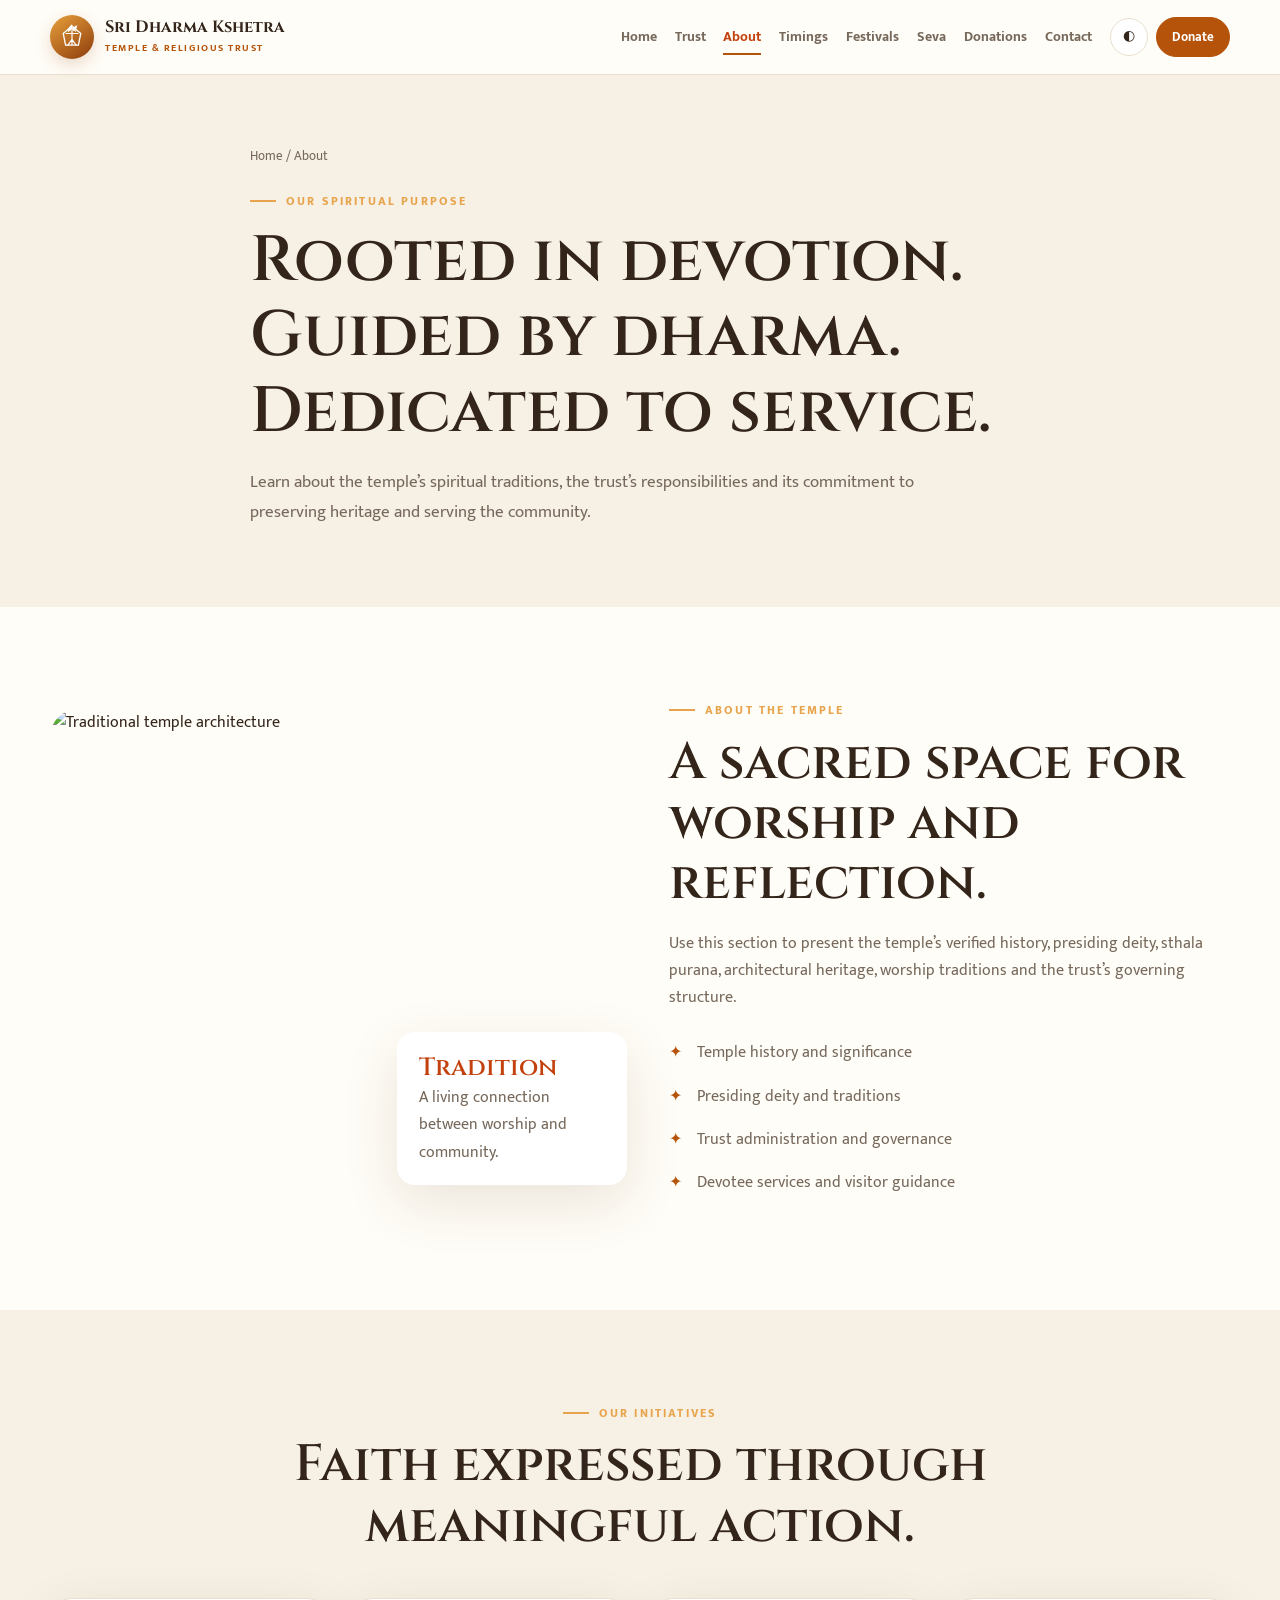
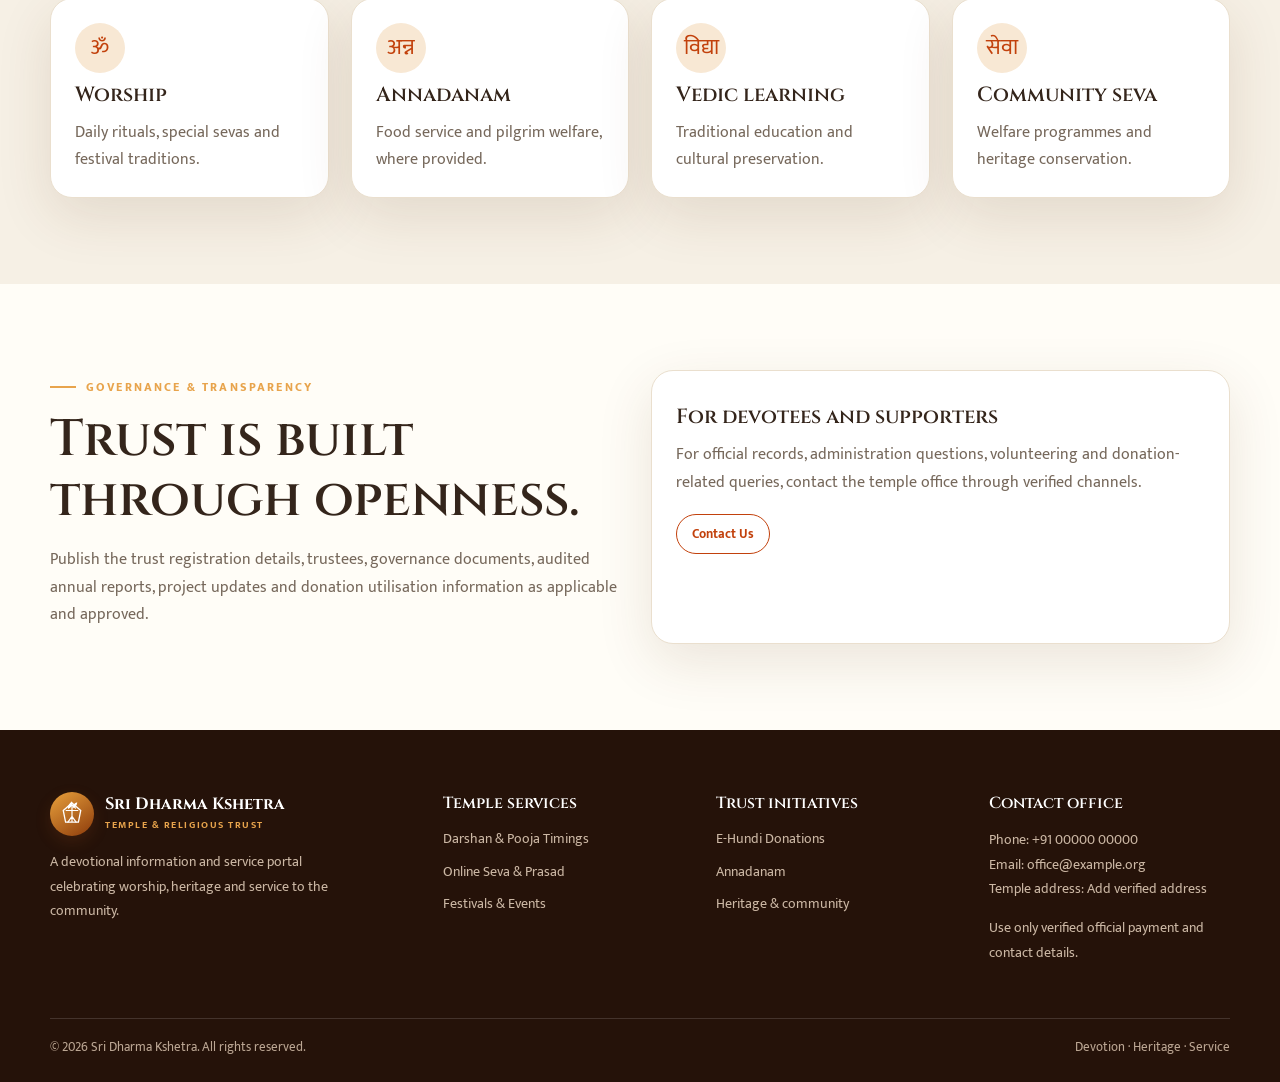
==== about.html @ 1b3bdadc "Simplify headers, menus, buttons, and CTAs across all pages" ====
<!doctype html><html lang="en"><head><meta charset="utf-8"><meta name="viewport" content="width=device-width,initial-scale=1"><meta name="theme-color" content="#C2410C"><title>About | Sri Dharma Kshetra</title><meta name="description" content="Temple darshan, pooja timings, festivals, online seva and charitable trust initiatives."><link rel="stylesheet" href="styles.css"></head><body><header class="header"><div class="container header-inner"><a class="brand" href="index.html"><span class="brand-icon" aria-hidden="true"><svg viewBox="0 0 48 48" fill="none"><path d="M24 5 39 18 35 38H13L9 18 24 5Z" stroke="currentColor" stroke-width="2.2"/><path d="M24 8v29M14 18h20M18 14l6-6 6 6M17 38l7-10 7 10" stroke="currentColor" stroke-width="2" stroke-linecap="round" stroke-linejoin="round"/><path d="M24 2c-5 4-7 8-7 12 5 0 8-4 7-12Zm1 12c0-5 3-9 8-10 0 5-3 9-8 10Z" fill="currentColor"/></svg></span><span class="brand-name">Sri Dharma Kshetra <small>Temple & Religious Trust</small></span></a><button class="icon-btn menu-toggle" aria-label="Open navigation" aria-expanded="false">☰</button><nav class="nav" aria-label="Main navigation"><a class="" href="index.html">Home</a><a class="" href="home-2.html">Trust</a><a class="active" href="about.html">About</a><a class="" href="pooja-timings.html">Timings</a><a class="" href="festivals-events.html">Festivals</a><a class="" href="online-seva.html">Seva</a><a class="" href="donations.html">Donations</a><a class="" href="contact.html">Contact</a></nav><div class="actions"><button class="icon-btn" data-theme-toggle aria-label="Toggle dark mode">◐</button><a class="btn gold sm" href="donations.html">Donate</a></div></div></header>
<main><section class="page-hero"><div class="container page-intro"><div class="crumb">Home / About</div><span class="eyebrow">Our spiritual purpose</span><h1>Rooted in devotion. Guided by dharma. Dedicated to service.</h1><p>Learn about the temple’s spiritual traditions, the trust’s responsibilities and its commitment to preserving heritage and serving the community.</p></div></section>
<section class="section"><div class="container split"><div class="split-img"><img src="https://images.unsplash.com/photo-1561361513-2d000a50f0dc?auto=format&fit=crop&w=1000&q=85" alt="Traditional temple architecture"><div class="float-note"><strong>Tradition</strong><span class="muted">A living connection between worship and community.</span></div></div><div><span class="eyebrow">About the temple</span><h2>A sacred space for worship and reflection.</h2><p class="muted">Use this section to present the temple’s verified history, presiding deity, sthala purana, architectural heritage, worship traditions and the trust’s governing structure.</p><ul class="checklist"><li>Temple history and significance</li><li>Presiding deity and traditions</li><li>Trust administration and governance</li><li>Devotee services and visitor guidance</li></ul></div></div></section>
<section class="section soft" id="initiatives"><div class="container"><div class="section-head center"><span class="eyebrow">Our initiatives</span><h2>Faith expressed through meaningful action.</h2></div><div class="grid four"><div class="card"><div class="card-body"><div class="card-icon">ॐ</div><h3>Worship</h3><p>Daily rituals, special sevas and festival traditions.</p></div></div><div class="card"><div class="card-body"><div class="card-icon">अन्न</div><h3>Annadanam</h3><p>Food service and pilgrim welfare, where provided.</p></div></div><div class="card"><div class="card-body"><div class="card-icon">विद्या</div><h3>Vedic learning</h3><p>Traditional education and cultural preservation.</p></div></div><div class="card"><div class="card-body"><div class="card-icon">सेवा</div><h3>Community seva</h3><p>Welfare programmes and heritage conservation.</p></div></div></div></div></section>
<section class="section"><div class="container grid two"><div><span class="eyebrow">Governance & transparency</span><h2>Trust is built through openness.</h2><p class="muted">Publish the trust registration details, trustees, governance documents, audited annual reports, project updates and donation utilisation information as applicable and approved.</p></div><div class="card"><div class="card-body"><h3>For devotees and supporters</h3><p>For official records, administration questions, volunteering and donation-related queries, contact the temple office through verified channels.</p><p style="margin-top:18px"><a class="btn outline sm" href="contact.html">Contact Us</a></p></div></div></div></section></main><footer class="footer"><div class="container"><div class="footer-grid"><div><a class="brand" href="index.html"><span class="brand-icon" aria-hidden="true"><svg viewBox="0 0 48 48" fill="none"><path d="M24 5 39 18 35 38H13L9 18 24 5Z" stroke="currentColor" stroke-width="2.2"/><path d="M24 8v29M14 18h20M18 14l6-6 6 6M17 38l7-10 7 10" stroke="currentColor" stroke-width="2" stroke-linecap="round" stroke-linejoin="round"/><path d="M24 2c-5 4-7 8-7 12 5 0 8-4 7-12Zm1 12c0-5 3-9 8-10 0 5-3 9-8 10Z" fill="currentColor"/></svg></span><span class="brand-name">Sri Dharma Kshetra <small>Temple & Religious Trust</small></span></a><p style="max-width:310px">A devotional information and service portal celebrating worship, heritage and service to the community.</p></div><div><h4>Temple services</h4><div class="footer-links"><a href="pooja-timings.html">Darshan & Pooja Timings</a><a href="online-seva.html">Online Seva & Prasad</a><a href="festivals-events.html">Festivals & Events</a></div></div><div><h4>Trust initiatives</h4><div class="footer-links"><a href="donations.html">E-Hundi Donations</a><a href="about.html#initiatives">Annadanam</a><a href="about.html#initiatives">Heritage & community</a></div></div><div><h4>Contact office</h4><p>Phone: +91 00000 00000<br>Email: office@example.org<br>Temple address: Add verified address</p><p>Use only verified official payment and contact details.</p></div></div><div class="footer-bottom"><span>© <span data-year></span> Sri Dharma Kshetra. All rights reserved.</span><span>Devotion · Heritage · Service</span></div></div></footer><script src="script.js"></script></body></html>
---- styles.css ----
@import url('https://fonts.googleapis.com/css2?family=Cinzel:wght@400;500;600;700&family=Mukta:wght@400;500;600;700&display=swap');
:root{--saffron:#C2410C;--saffron2:#9a320b;--gold:#B45309;--ivory:#FFFDF7;--paper:#F6F0E5;--ink:#34251b;--muted:#76685b;--line:#eadfce;--white:#fff;--shadow:0 18px 55px rgba(91,49,14,.12);--radius:22px}
[data-theme=dark]{--ivory:#170F0A;--paper:#24170f;--ink:#f8eee2;--muted:#c5b4a2;--line:#4b3527;--white:#21150f;--shadow:0 18px 55px rgba(0,0,0,.32)}
*{box-sizing:border-box}html{scroll-behavior:smooth}body{margin:0;background:var(--ivory);color:var(--ink);font-family:Mukta,Arial,sans-serif;line-height:1.7}img{max-width:100%;display:block}a{color:inherit;text-decoration:none}button,input,select,textarea{font:inherit}.container{width:min(1180px,calc(100% - 44px));margin:auto}.header{position:sticky;top:0;z-index:50;background:color-mix(in srgb,var(--ivory) 94%,transparent);backdrop-filter:blur(14px);border-bottom:1px solid var(--line)}.header-inner{min-height:74px;display:flex;align-items:center;gap:18px}.brand{display:flex;align-items:center;gap:11px;flex-shrink:0}.brand-icon{width:44px;height:44px;border-radius:50%;display:grid;place-items:center;background:linear-gradient(145deg,#e9a13c,#8c3b0b);color:#fff;box-shadow:0 6px 16px #9a4c1733}.brand-icon svg{width:28px;height:28px}.brand-name{font:700 1.02rem Cinzel,serif;line-height:1.2}.brand-name small{display:block;font:700 .6rem Mukta,sans-serif;letter-spacing:.16em;text-transform:uppercase;color:var(--gold);margin-top:3px}.nav{display:flex;align-items:center;gap:clamp(10px,1.4vw,20px);margin-left:auto}.nav a{font-size:.86rem;font-weight:700;color:var(--muted);white-space:nowrap;padding:10px 0;position:relative}.nav a:hover,.nav a.active{color:var(--saffron)}.nav a.active:after{content:"";position:absolute;left:0;right:0;bottom:4px;height:2px;background:var(--gold)}.actions{display:flex;align-items:center;gap:8px}.icon-btn{width:38px;height:38px;border-radius:50%;border:1px solid var(--line);background:var(--white);color:var(--ink);cursor:pointer;display:grid;place-items:center;font-size:.85rem}.btn{display:inline-flex;align-items:center;justify-content:center;gap:8px;padding:11px 20px;border-radius:999px;background:var(--saffron);border:1px solid var(--saffron);color:white;font-weight:700;font-size:.92rem;cursor:pointer;transition:.2s}.btn:hover{background:var(--saffron2);transform:translateY(-1px)}.btn.gold{background:var(--gold);border-color:var(--gold)}.btn.outline{background:transparent;color:var(--saffron);border-color:var(--saffron)}.btn.light-outline{background:transparent;color:white;border-color:#ffffffa8}.btn.sm{padding:8px 15px;font-size:.82rem}.menu-toggle{display:none}.hero{position:relative;min-height:630px;display:flex;align-items:center;overflow:hidden;background:#32190d;color:white}.hero>img{position:absolute;inset:0;width:100%;height:100%;object-fit:cover;opacity:.55}.hero:after{content:"";position:absolute;inset:0;background:linear-gradient(90deg,rgba(35,16,7,.94),rgba(35,16,7,.62) 53%,rgba(35,16,7,.1))}.hero-content{position:relative;z-index:1;padding:90px 0;max-width:720px}.eyebrow{font-size:.75rem;font-weight:800;letter-spacing:.18em;text-transform:uppercase;color:#e8a44c;display:inline-flex;align-items:center;gap:10px}.eyebrow:before{content:"";width:26px;height:2px;background:currentColor}.hero h1{font:600 clamp(2.7rem,5.5vw,5.2rem)/1.1 Cinzel,serif;margin:22px 0}.hero p{font-size:1.12rem;color:#f4e9dc;max-width:620px}.hero-actions{display:flex;gap:12px;flex-wrap:wrap;margin-top:30px}.hero-meta{display:flex;gap:20px;flex-wrap:wrap;margin-top:42px;color:#f2dfca;font-size:.9rem}.section{padding:86px 0}.section.soft{background:var(--paper)}.section-head{max-width:720px;margin-bottom:38px}.section-head.center{text-align:center;margin:0 auto 42px}.section h2,.page-intro h1{font:600 clamp(2.1rem,4vw,3.45rem)/1.18 Cinzel,serif;margin:12px 0 16px}.section-head p,.muted{color:var(--muted)}.grid{display:grid;gap:22px}.grid.two{grid-template-columns:repeat(2,1fr)}.grid.three{grid-template-columns:repeat(3,1fr)}.grid.four{grid-template-columns:repeat(4,1fr)}.card{background:var(--white);border:1px solid var(--line);border-radius:var(--radius);overflow:hidden;box-shadow:var(--shadow)}.card img{width:100%;height:225px;object-fit:cover}.card-body{padding:24px}.card h3{font:600 1.28rem Cinzel,serif;margin:8px 0 10px}.card p{margin:0;color:var(--muted)}.card-icon{width:50px;height:50px;border-radius:50%;display:grid;place-items:center;background:#f8e8d4;color:var(--saffron);font-size:1.4rem}.split{display:grid;grid-template-columns:1fr 1fr;gap:58px;align-items:center}.split-img{position:relative}.split-img img{height:500px;width:100%;object-fit:cover;border-radius:28px}.float-note{position:absolute;bottom:24px;right:-16px;background:var(--white);border-radius:18px;padding:19px 22px;max-width:230px;box-shadow:var(--shadow)}.float-note strong{display:block;font:600 1.55rem Cinzel,serif;color:var(--saffron)}.checklist{list-style:none;padding:0;margin:20px 0}.checklist li{position:relative;padding:8px 0 8px 28px;color:var(--muted)}.checklist li:before{content:"✦";position:absolute;left:0;color:var(--gold)}.page-hero{background:var(--paper);padding:70px 0 64px}.page-intro{max-width:780px}.page-intro h1{font-size:clamp(2.5rem,5vw,4.2rem)}.page-intro p{font-size:1.08rem;color:var(--muted);max-width:670px}.crumb{font-size:.82rem;color:var(--muted);margin-bottom:17px}.pill{display:inline-block;padding:5px 11px;border-radius:99px;background:#f7e8d5;color:#93400f;font-size:.72rem;font-weight:800;text-transform:uppercase;letter-spacing:.06em}.time-grid{display:grid;grid-template-columns:repeat(4,1fr);gap:14px}.time-card{background:var(--white);border:1px solid var(--line);border-radius:18px;padding:21px}.time-card strong{display:block;font:600 1.3rem Cinzel,serif;color:var(--saffron)}.time-card span{font-size:.9rem;color:var(--muted)}.cta{background:#421f0e;color:#fff;border-radius:24px;padding:36px;display:flex;align-items:center;justify-content:space-between;gap:22px}.cta h2{font-size:1.9rem;margin:0 0 6px}.cta p{margin:0;color:#e7d2bd}.form-wrap{background:var(--white);border:1px solid var(--line);border-radius:24px;padding:28px;box-shadow:var(--shadow)}.form-grid{display:grid;grid-template-columns:1fr 1fr;gap:15px}.field{display:flex;flex-direction:column;gap:7px}.field.full{grid-column:1/-1}.field label{font-size:.86rem;font-weight:800}.field input,.field select,.field textarea{background:var(--ivory);border:1px solid var(--line);border-radius:11px;padding:12px 14px;color:var(--ink);outline:none}.field input:focus,.field select:focus,.field textarea:focus{border-color:var(--saffron);box-shadow:0 0 0 3px #c2410c20}.field textarea{min-height:110px;resize:vertical}.notice{font-size:.78rem;color:var(--muted);margin-top:12px}.toast{display:none;color:var(--saffron);font-weight:800;margin-top:12px}.toast.show{display:block}.footer{background:#251209;color:#f4e8dc;padding:62px 0 24px}.footer-grid{display:grid;grid-template-columns:1.5fr 1fr 1fr 1fr;gap:32px}.footer p,.footer a{color:#cbb7a4;font-size:.9rem}.footer h4{margin:0 0 13px;color:white;font:600 1rem Cinzel,serif}.footer-links{display:grid;gap:8px}.footer-bottom{border-top:1px solid #ffffff24;margin-top:38px;padding-top:18px;display:flex;justify-content:space-between;gap:15px;flex-wrap:wrap;color:#bba693;font-size:.8rem}.footer .brand-name{color:white}.footer .brand-name small{color:#e8a44c}.schedule-row{display:flex;gap:16px;padding:17px 0;border-bottom:1px solid var(--line)}.schedule-row time{min-width:95px;font-weight:800;color:var(--saffron)}.schedule-row h3{margin:0;font:600 1.1rem Cinzel,serif}.schedule-row p{margin:3px 0 0;color:var(--muted);font-size:.9rem}.cause{display:flex;align-items:center;gap:17px}.cause img{width:108px;height:108px;object-fit:cover;border-radius:16px}.cause h3{margin:0 0 6px;font:600 1.1rem Cinzel,serif}.cause p{font-size:.88rem;color:var(--muted);margin:0}.faq details{border-bottom:1px solid var(--line);padding:17px 0}.faq summary{font-weight:800;cursor:pointer}.faq details p{color:var(--muted)}.map-box{height:260px;border-radius:20px;background:linear-gradient(135deg,#f0d7b5,#e7c79e);display:grid;place-items:center;text-align:center;color:#613719;padding:24px}
@media(max-width:1150px){.menu-toggle{display:grid;margin-left:auto}.nav{display:none;position:absolute;top:74px;left:0;right:0;background:var(--ivory);padding:14px 24px 22px;border-bottom:1px solid var(--line);box-shadow:var(--shadow);flex-direction:column;align-items:stretch;gap:0}.nav.open{display:flex}.nav a{padding:11px 4px;border-bottom:1px solid var(--line)}.nav a.active:after{display:none}.actions .btn{display:none}.header-inner{gap:10px}}
@media(max-width:760px){.container{width:min(100% - 32px,620px)}.hero{min-height:580px}.hero-content{padding:74px 0}.section{padding:65px 0}.grid.two,.grid.three,.split{grid-template-columns:1fr}.split{gap:30px}.split-img img{height:360px}.float-note{right:8px}.grid.four,.time-grid{grid-template-columns:repeat(2,1fr)}.footer-grid{grid-template-columns:1fr 1fr}.cta{display:block;padding:28px}.cta .btn{margin-top:16px}.header-inner{min-height:68px}.nav{top:68px}.brand-name{font-size:.95rem}}
@media(max-width:430px){.container{width:calc(100% - 28px)}.brand-icon{width:41px;height:41px}.brand-name{font-size:.82rem}.brand-name small{font-size:.53rem}.icon-btn{width:36px;height:36px}.hero h1{font-size:2.45rem}.hero-actions .btn{width:100%}.grid.four,.time-grid{grid-template-columns:1fr}.footer-grid{grid-template-columns:1fr}.form-wrap{padding:19px}.form-grid{grid-template-columns:1fr}.field.full{grid-column:auto}.page-hero{padding:52px 0}.cta h2{font-size:1.8rem}}
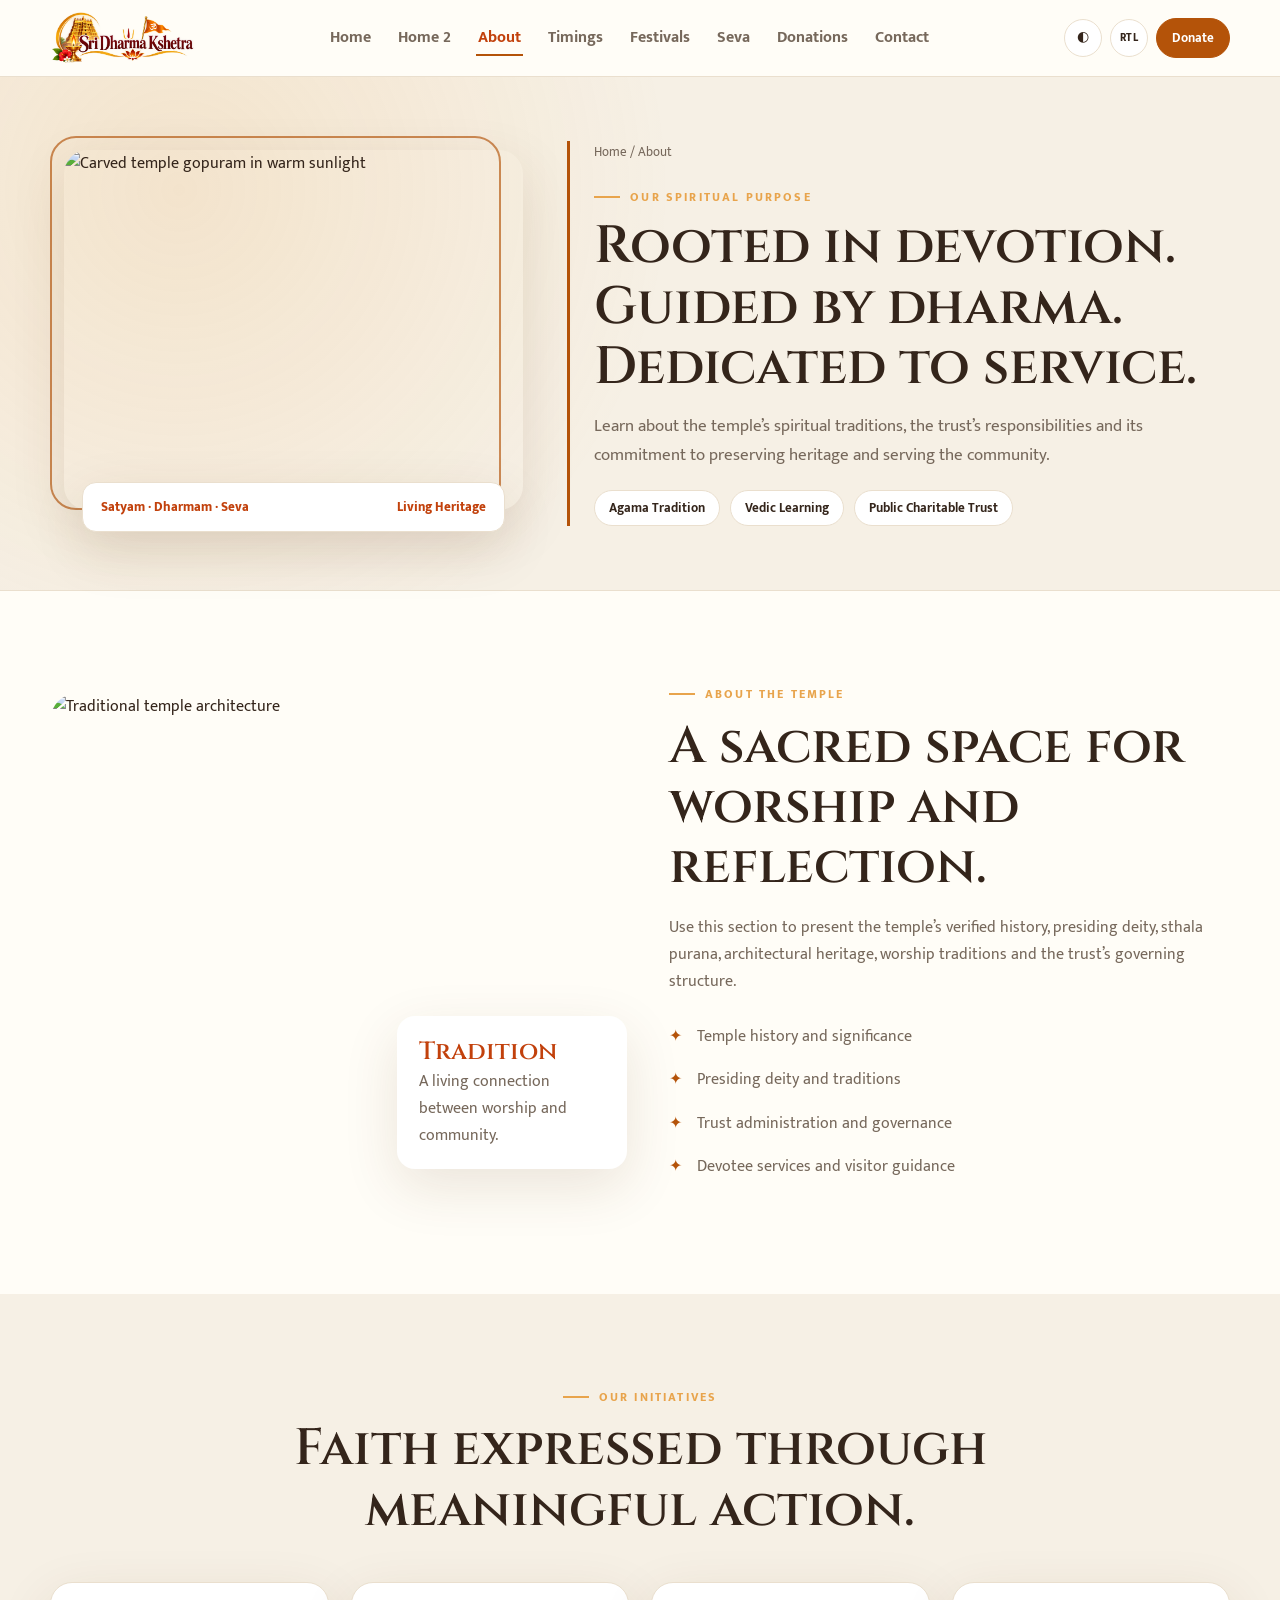
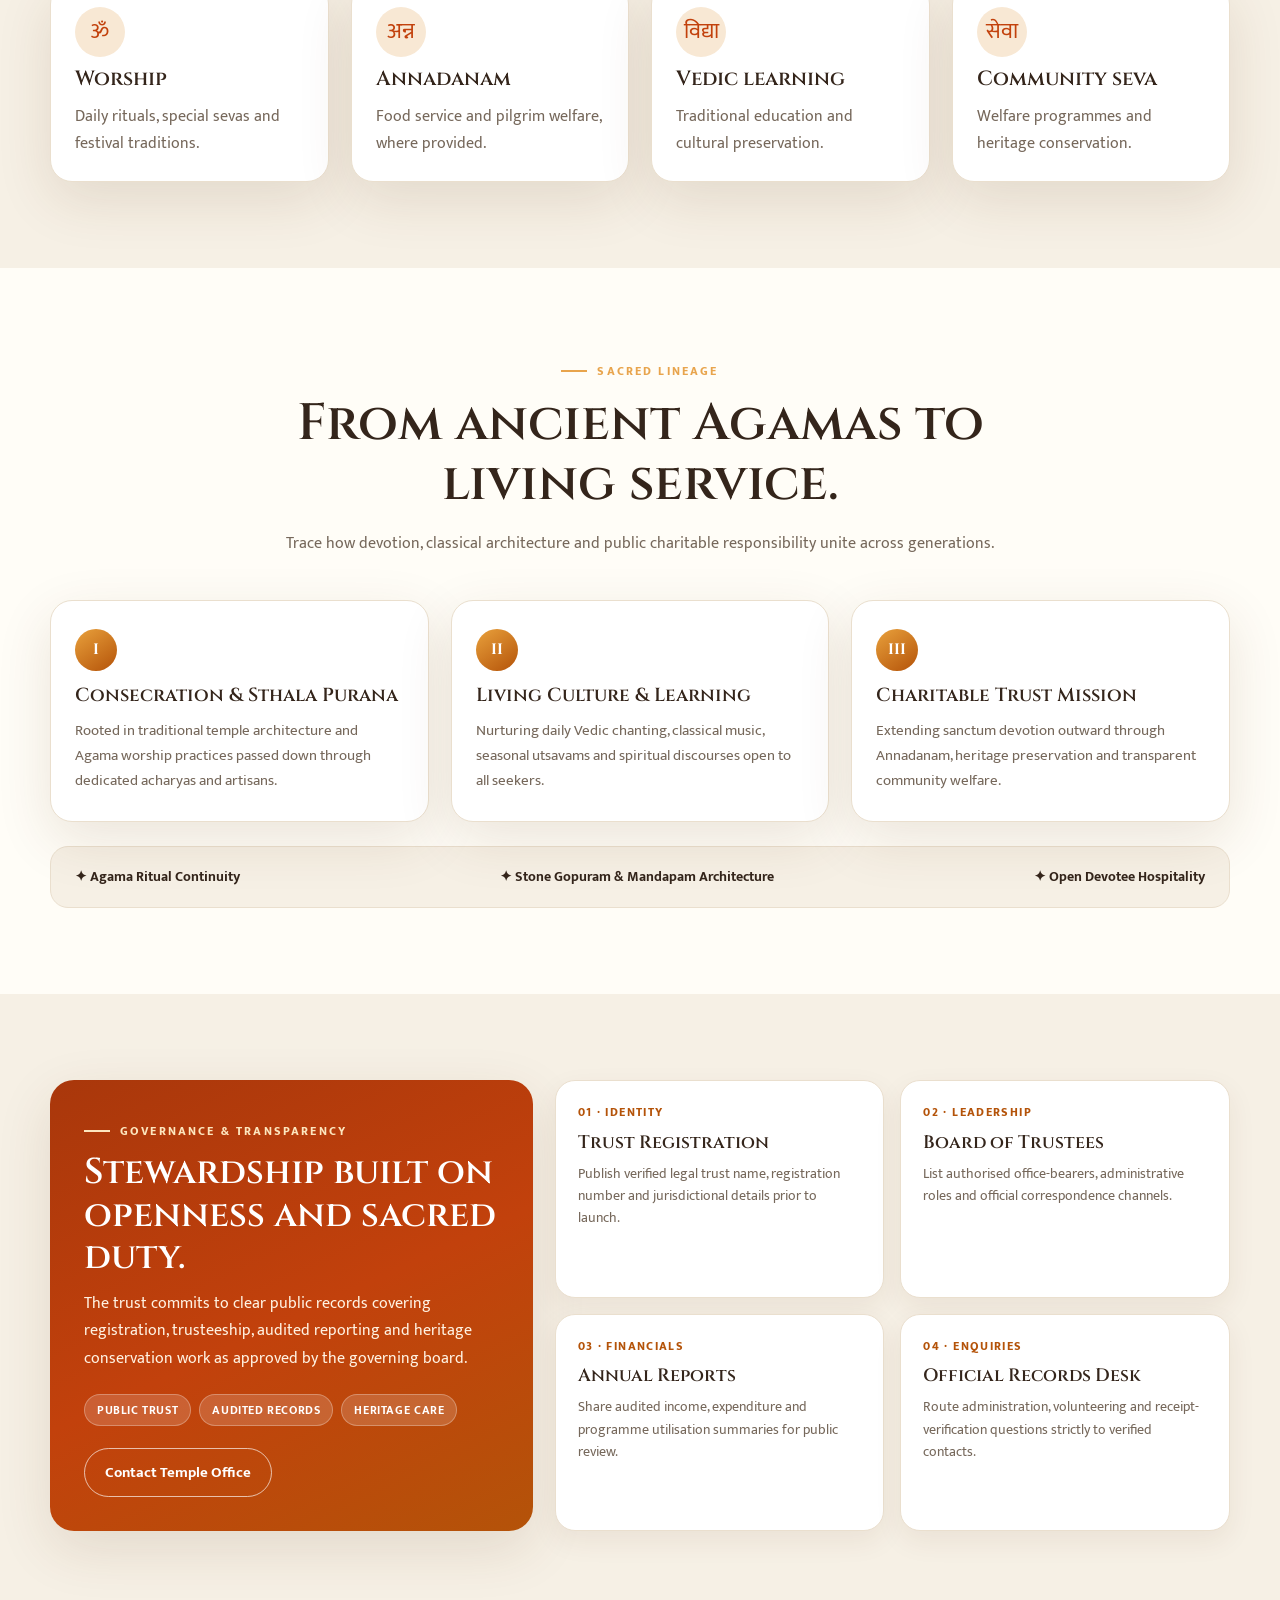
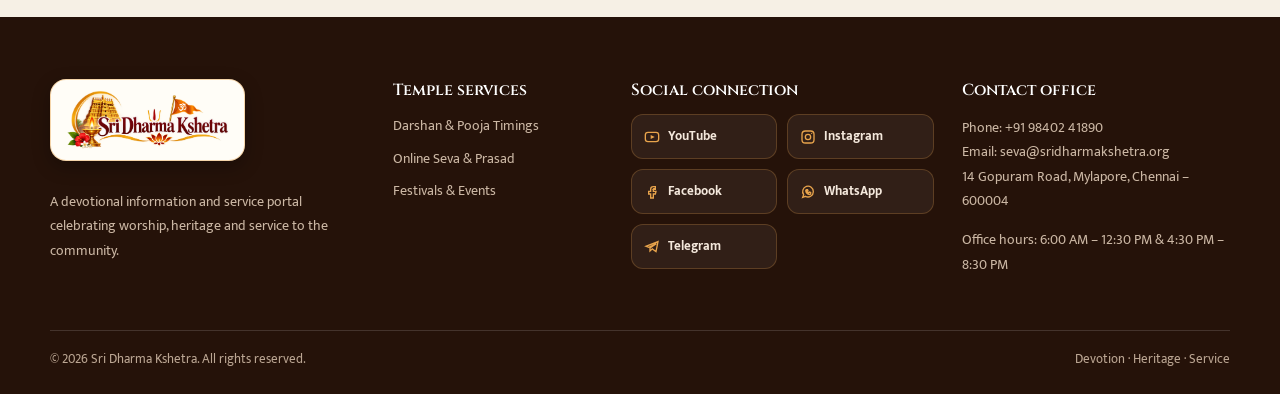
==== commit 1a99be9e: "firstpush" ====
--- a/about.html
+++ b/about.html
@@ -1,5 +1,6 @@
-<!doctype html><html lang="en"><head><meta charset="utf-8"><meta name="viewport" content="width=device-width,initial-scale=1"><meta name="theme-color" content="#C2410C"><title>About | Sri Dharma Kshetra</title><meta name="description" content="Temple darshan, pooja timings, festivals, online seva and charitable trust initiatives."><link rel="stylesheet" href="styles.css"></head><body><header class="header"><div class="container header-inner"><a class="brand" href="index.html"><span class="brand-icon" aria-hidden="true"><svg viewBox="0 0 48 48" fill="none"><path d="M24 5 39 18 35 38H13L9 18 24 5Z" stroke="currentColor" stroke-width="2.2"/><path d="M24 8v29M14 18h20M18 14l6-6 6 6M17 38l7-10 7 10" stroke="currentColor" stroke-width="2" stroke-linecap="round" stroke-linejoin="round"/><path d="M24 2c-5 4-7 8-7 12 5 0 8-4 7-12Zm1 12c0-5 3-9 8-10 0 5-3 9-8 10Z" fill="currentColor"/></svg></span><span class="brand-name">Sri Dharma Kshetra <small>Temple & Religious Trust</small></span></a><button class="icon-btn menu-toggle" aria-label="Open navigation" aria-expanded="false">☰</button><nav class="nav" aria-label="Main navigation"><a class="" href="index.html">Home</a><a class="" href="home-2.html">Trust</a><a class="active" href="about.html">About</a><a class="" href="pooja-timings.html">Timings</a><a class="" href="festivals-events.html">Festivals</a><a class="" href="online-seva.html">Seva</a><a class="" href="donations.html">Donations</a><a class="" href="contact.html">Contact</a></nav><div class="actions"><button class="icon-btn" data-theme-toggle aria-label="Toggle dark mode">◐</button><a class="btn gold sm" href="donations.html">Donate</a></div></div></header>
-<main><section class="page-hero"><div class="container page-intro"><div class="crumb">Home / About</div><span class="eyebrow">Our spiritual purpose</span><h1>Rooted in devotion. Guided by dharma. Dedicated to service.</h1><p>Learn about the temple’s spiritual traditions, the trust’s responsibilities and its commitment to preserving heritage and serving the community.</p></div></section>
+<!doctype html><html lang="en"><head><meta charset="utf-8"><meta name="viewport" content="width=device-width,initial-scale=1"><meta name="theme-color" content="#C2410C"><title>About | Sri Dharma Kshetra</title><meta name="description" content="Temple darshan, pooja timings, festivals, online seva and charitable trust initiatives."><link rel="icon" type="image/png" href="favicon.png"><link rel="apple-touch-icon" href="favicon.png"><link rel="stylesheet" href="styles.css"></head><body><header class="header"><div class="container header-inner"><a class="brand" href="index.html"><img class="brand-logo" src="Sri%20Dharma%20Kshetra%20Temple%20Logo.png" alt="Sri Dharma Kshetra — Temple &amp; Religious Trust"></a><button class="icon-btn menu-toggle" aria-label="Open navigation" aria-expanded="false">☰</button><nav class="nav" aria-label="Main navigation"><a class="" href="index.html">Home</a><a class="" href="home-2.html">Home 2</a><a class="active" href="about.html">About</a><a class="" href="pooja-timings.html">Timings</a><a class="" href="festivals-events.html">Festivals</a><a class="" href="online-seva.html">Seva</a><a class="" href="donations.html">Donations</a><a class="" href="contact.html">Contact</a></nav><div class="actions"><button class="icon-btn" data-theme-toggle aria-label="Toggle dark mode">◐</button><button class="icon-btn" data-rtl-toggle aria-label="Toggle text direction" aria-pressed="false" title="Switch LTR / RTL">RTL</button><a class="btn gold sm" href="donations.html">Donate</a></div></div></header>
+<main><section class="page-hero hero-about"><div class="container about-folio"><div class="folio-frame"><img src="https://images.unsplash.com/photo-1561361513-2d000a50f0dc?auto=format&fit=crop&w=1000&q=85" alt="Carved temple gopuram in warm sunlight"><div class="folio-caption"><span>Satyam · Dharmam · Seva</span><span>Living Heritage</span></div></div><div class="page-intro about-copy"><div class="crumb">Home / About</div><span class="eyebrow">Our spiritual purpose</span><h1>Rooted in devotion. Guided by dharma. Dedicated to service.</h1><p>Learn about the temple’s spiritual traditions, the trust’s responsibilities and its commitment to preserving heritage and serving the community.</p><div class="about-tags"><span>Agama Tradition</span><span>Vedic Learning</span><span>Public Charitable Trust</span></div></div></div></section>
 <section class="section"><div class="container split"><div class="split-img"><img src="https://images.unsplash.com/photo-1561361513-2d000a50f0dc?auto=format&fit=crop&w=1000&q=85" alt="Traditional temple architecture"><div class="float-note"><strong>Tradition</strong><span class="muted">A living connection between worship and community.</span></div></div><div><span class="eyebrow">About the temple</span><h2>A sacred space for worship and reflection.</h2><p class="muted">Use this section to present the temple’s verified history, presiding deity, sthala purana, architectural heritage, worship traditions and the trust’s governing structure.</p><ul class="checklist"><li>Temple history and significance</li><li>Presiding deity and traditions</li><li>Trust administration and governance</li><li>Devotee services and visitor guidance</li></ul></div></div></section>
 <section class="section soft" id="initiatives"><div class="container"><div class="section-head center"><span class="eyebrow">Our initiatives</span><h2>Faith expressed through meaningful action.</h2></div><div class="grid four"><div class="card"><div class="card-body"><div class="card-icon">ॐ</div><h3>Worship</h3><p>Daily rituals, special sevas and festival traditions.</p></div></div><div class="card"><div class="card-body"><div class="card-icon">अन्न</div><h3>Annadanam</h3><p>Food service and pilgrim welfare, where provided.</p></div></div><div class="card"><div class="card-body"><div class="card-icon">विद्या</div><h3>Vedic learning</h3><p>Traditional education and cultural preservation.</p></div></div><div class="card"><div class="card-body"><div class="card-icon">सेवा</div><h3>Community seva</h3><p>Welfare programmes and heritage conservation.</p></div></div></div></div></section>
-<section class="section"><div class="container grid two"><div><span class="eyebrow">Governance & transparency</span><h2>Trust is built through openness.</h2><p class="muted">Publish the trust registration details, trustees, governance documents, audited annual reports, project updates and donation utilisation information as applicable and approved.</p></div><div class="card"><div class="card-body"><h3>For devotees and supporters</h3><p>For official records, administration questions, volunteering and donation-related queries, contact the temple office through verified channels.</p><p style="margin-top:18px"><a class="btn outline sm" href="contact.html">Contact Us</a></p></div></div></div></section></main><footer class="footer"><div class="container"><div class="footer-grid"><div><a class="brand" href="index.html"><span class="brand-icon" aria-hidden="true"><svg viewBox="0 0 48 48" fill="none"><path d="M24 5 39 18 35 38H13L9 18 24 5Z" stroke="currentColor" stroke-width="2.2"/><path d="M24 8v29M14 18h20M18 14l6-6 6 6M17 38l7-10 7 10" stroke="currentColor" stroke-width="2" stroke-linecap="round" stroke-linejoin="round"/><path d="M24 2c-5 4-7 8-7 12 5 0 8-4 7-12Zm1 12c0-5 3-9 8-10 0 5-3 9-8 10Z" fill="currentColor"/></svg></span><span class="brand-name">Sri Dharma Kshetra <small>Temple & Religious Trust</small></span></a><p style="max-width:310px">A devotional information and service portal celebrating worship, heritage and service to the community.</p></div><div><h4>Temple services</h4><div class="footer-links"><a href="pooja-timings.html">Darshan & Pooja Timings</a><a href="online-seva.html">Online Seva & Prasad</a><a href="festivals-events.html">Festivals & Events</a></div></div><div><h4>Trust initiatives</h4><div class="footer-links"><a href="donations.html">E-Hundi Donations</a><a href="about.html#initiatives">Annadanam</a><a href="about.html#initiatives">Heritage & community</a></div></div><div><h4>Contact office</h4><p>Phone: +91 00000 00000<br>Email: office@example.org<br>Temple address: Add verified address</p><p>Use only verified official payment and contact details.</p></div></div><div class="footer-bottom"><span>© <span data-year></span> Sri Dharma Kshetra. All rights reserved.</span><span>Devotion · Heritage · Service</span></div></div></footer><script src="script.js"></script></body></html>+<section class="section"><div class="container"><div class="section-head center"><span class="eyebrow">Sacred lineage</span><h2>From ancient Agamas to living service.</h2><p>Trace how devotion, classical architecture and public charitable responsibility unite across generations.</p></div><div class="lineage-timeline"><article class="stage-card"><span class="stage-badge">I</span><h3>Consecration &amp; Sthala Purana</h3><p>Rooted in traditional temple architecture and Agama worship practices passed down through dedicated acharyas and artisans.</p></article><article class="stage-card"><span class="stage-badge">II</span><h3>Living Culture &amp; Learning</h3><p>Nurturing daily Vedic chanting, classical music, seasonal utsavams and spiritual discourses open to all seekers.</p></article><article class="stage-card"><span class="stage-badge">III</span><h3>Charitable Trust Mission</h3><p>Extending sanctum devotion outward through Annadanam, heritage preservation and transparent community welfare.</p></article></div><div class="heritage-strip"><span>✦ Agama Ritual Continuity</span><span>✦ Stone Gopuram &amp; Mandapam Architecture</span><span>✦ Open Devotee Hospitality</span></div></div></section>
+<section class="section soft"><div class="container"><div class="bento-gov"><div class="gov-feature"><div><span class="eyebrow">Governance &amp; transparency</span><h2>Stewardship built on openness and sacred duty.</h2><p>The trust commits to clear public records covering registration, trusteeship, audited reporting and heritage conservation work as approved by the governing board.</p></div><div class="gov-tags"><span>Public Trust</span><span>Audited Records</span><span>Heritage Care</span></div><div><a class="btn light-outline" href="contact.html">Contact Temple Office</a></div></div><div class="dossier-grid"><article class="dossier-card"><span class="dossier-kicker">01 · Identity</span><h3>Trust Registration</h3><p>Publish verified legal trust name, registration number and jurisdictional details prior to launch.</p></article><article class="dossier-card"><span class="dossier-kicker">02 · Leadership</span><h3>Board of Trustees</h3><p>List authorised office-bearers, administrative roles and official correspondence channels.</p></article><article class="dossier-card"><span class="dossier-kicker">03 · Financials</span><h3>Annual Reports</h3><p>Share audited income, expenditure and programme utilisation summaries for public review.</p></article><article class="dossier-card"><span class="dossier-kicker">04 · Enquiries</span><h3>Official Records Desk</h3><p>Route administration, volunteering and receipt-verification questions strictly to verified contacts.</p></article></div></div></div></section></main><footer class="footer"><div class="container"><div class="footer-grid"><div><a class="brand" href="index.html"><img class="brand-logo" src="Sri%20Dharma%20Kshetra%20Temple%20Logo.png" alt="Sri Dharma Kshetra — Temple &amp; Religious Trust"></a><p style="max-width:310px">A devotional information and service portal celebrating worship, heritage and service to the community.</p></div><div><h4>Temple services</h4><div class="footer-links"><a href="pooja-timings.html">Darshan & Pooja Timings</a><a href="online-seva.html">Online Seva & Prasad</a><a href="festivals-events.html">Festivals & Events</a></div></div><div><h4>Social connection</h4><div class="footer-social"><a class="social-box" href="https://www.youtube.com" target="_blank" rel="noopener noreferrer"><svg viewBox="0 0 24 24" fill="none" stroke="currentColor" stroke-width="2" aria-hidden="true"><rect x="2" y="5" width="20" height="14" rx="4"/><polygon points="10,9 16,12 10,15" fill="currentColor" stroke="none"/></svg><span>YouTube</span></a><a class="social-box" href="https://www.instagram.com" target="_blank" rel="noopener noreferrer"><svg viewBox="0 0 24 24" fill="none" stroke="currentColor" stroke-width="2" aria-hidden="true"><rect x="3" y="3" width="18" height="18" rx="5"/><circle cx="12" cy="12" r="4"/><circle cx="17.5" cy="6.5" r="1" fill="currentColor" stroke="none"/></svg><span>Instagram</span></a><a class="social-box" href="https://www.facebook.com" target="_blank" rel="noopener noreferrer"><svg viewBox="0 0 24 24" fill="none" stroke="currentColor" stroke-width="2" aria-hidden="true"><path d="M14 8h3V4h-3a4 4 0 0 0-4 4v3H7v4h3v6h4v-6h3l1-4h-4V8a1 1 0 0 1 1-1Z"/></svg><span>Facebook</span></a><a class="social-box" href="https://wa.me/919840241890" target="_blank" rel="noopener noreferrer"><svg viewBox="0 0 24 24" fill="none" stroke="currentColor" stroke-width="2" aria-hidden="true"><path d="M20 11.5a8 8 0 0 1-11.8 7L4 20l1.5-4A8 8 0 1 1 20 11.5Z"/><path d="M9.5 9.5c.3 1.7 1.8 3.2 3.5 3.5l1.2-1 1.8.8v1.5a1.5 1.5 0 0 1-1.6 1.5 6.8 6.8 0 0 1-5.8-5.8A1.5 1.5 0 0 1 10 8.5h1.3l.7 1.7-1 .8"/></svg><span>WhatsApp</span></a><a class="social-box" href="https://t.me" target="_blank" rel="noopener noreferrer"><svg viewBox="0 0 24 24" fill="none" stroke="currentColor" stroke-width="2" aria-hidden="true"><path d="m21 4-3 15-5.5-4.2L9 18v-4.5L18.5 7 7 12.5 3 11 21 4Z"/></svg><span>Telegram</span></a></div></div><div><h4>Contact office</h4><p>Phone: <a href="tel:+919840241890">+91 98402 41890</a><br>Email: <a href="mailto:seva@sridharmakshetra.org">seva@sridharmakshetra.org</a><br>14 Gopuram Road, Mylapore, Chennai – 600004</p><p>Office hours: 6:00 AM – 12:30 PM &amp; 4:30 PM – 8:30 PM</p></div></div><div class="footer-bottom"><span>© <span data-year></span> Sri Dharma Kshetra. All rights reserved.</span><span>Devotion · Heritage · Service</span></div></div></footer><script src="script.js"></script></body></html>
--- a/styles.css
+++ b/styles.css
@@ -2,7 +2,229 @@
 @import url('https://fonts.googleapis.com/css2?family=Cinzel:wght@400;500;600;700&family=Mukta:wght@400;500;600;700&display=swap');
 :root{--saffron:#C2410C;--saffron2:#9a320b;--gold:#B45309;--ivory:#FFFDF7;--paper:#F6F0E5;--ink:#34251b;--muted:#76685b;--line:#eadfce;--white:#fff;--shadow:0 18px 55px rgba(91,49,14,.12);--radius:22px}
 [data-theme=dark]{--ivory:#170F0A;--paper:#24170f;--ink:#f8eee2;--muted:#c5b4a2;--line:#4b3527;--white:#21150f;--shadow:0 18px 55px rgba(0,0,0,.32)}
-*{box-sizing:border-box}html{scroll-behavior:smooth}body{margin:0;background:var(--ivory);color:var(--ink);font-family:Mukta,Arial,sans-serif;line-height:1.7}img{max-width:100%;display:block}a{color:inherit;text-decoration:none}button,input,select,textarea{font:inherit}.container{width:min(1180px,calc(100% - 44px));margin:auto}.header{position:sticky;top:0;z-index:50;background:color-mix(in srgb,var(--ivory) 94%,transparent);backdrop-filter:blur(14px);border-bottom:1px solid var(--line)}.header-inner{min-height:74px;display:flex;align-items:center;gap:18px}.brand{display:flex;align-items:center;gap:11px;flex-shrink:0}.brand-icon{width:44px;height:44px;border-radius:50%;display:grid;place-items:center;background:linear-gradient(145deg,#e9a13c,#8c3b0b);color:#fff;box-shadow:0 6px 16px #9a4c1733}.brand-icon svg{width:28px;height:28px}.brand-name{font:700 1.02rem Cinzel,serif;line-height:1.2}.brand-name small{display:block;font:700 .6rem Mukta,sans-serif;letter-spacing:.16em;text-transform:uppercase;color:var(--gold);margin-top:3px}.nav{display:flex;align-items:center;gap:clamp(10px,1.4vw,20px);margin-left:auto}.nav a{font-size:.86rem;font-weight:700;color:var(--muted);white-space:nowrap;padding:10px 0;position:relative}.nav a:hover,.nav a.active{color:var(--saffron)}.nav a.active:after{content:"";position:absolute;left:0;right:0;bottom:4px;height:2px;background:var(--gold)}.actions{display:flex;align-items:center;gap:8px}.icon-btn{width:38px;height:38px;border-radius:50%;border:1px solid var(--line);background:var(--white);color:var(--ink);cursor:pointer;display:grid;place-items:center;font-size:.85rem}.btn{display:inline-flex;align-items:center;justify-content:center;gap:8px;padding:11px 20px;border-radius:999px;background:var(--saffron);border:1px solid var(--saffron);color:white;font-weight:700;font-size:.92rem;cursor:pointer;transition:.2s}.btn:hover{background:var(--saffron2);transform:translateY(-1px)}.btn.gold{background:var(--gold);border-color:var(--gold)}.btn.outline{background:transparent;color:var(--saffron);border-color:var(--saffron)}.btn.light-outline{background:transparent;color:white;border-color:#ffffffa8}.btn.sm{padding:8px 15px;font-size:.82rem}.menu-toggle{display:none}.hero{position:relative;min-height:630px;display:flex;align-items:center;overflow:hidden;background:#32190d;color:white}.hero>img{position:absolute;inset:0;width:100%;height:100%;object-fit:cover;opacity:.55}.hero:after{content:"";position:absolute;inset:0;background:linear-gradient(90deg,rgba(35,16,7,.94),rgba(35,16,7,.62) 53%,rgba(35,16,7,.1))}.hero-content{position:relative;z-index:1;padding:90px 0;max-width:720px}.eyebrow{font-size:.75rem;font-weight:800;letter-spacing:.18em;text-transform:uppercase;color:#e8a44c;display:inline-flex;align-items:center;gap:10px}.eyebrow:before{content:"";width:26px;height:2px;background:currentColor}.hero h1{font:600 clamp(2.7rem,5.5vw,5.2rem)/1.1 Cinzel,serif;margin:22px 0}.hero p{font-size:1.12rem;color:#f4e9dc;max-width:620px}.hero-actions{display:flex;gap:12px;flex-wrap:wrap;margin-top:30px}.hero-meta{display:flex;gap:20px;flex-wrap:wrap;margin-top:42px;color:#f2dfca;font-size:.9rem}.section{padding:86px 0}.section.soft{background:var(--paper)}.section-head{max-width:720px;margin-bottom:38px}.section-head.center{text-align:center;margin:0 auto 42px}.section h2,.page-intro h1{font:600 clamp(2.1rem,4vw,3.45rem)/1.18 Cinzel,serif;margin:12px 0 16px}.section-head p,.muted{color:var(--muted)}.grid{display:grid;gap:22px}.grid.two{grid-template-columns:repeat(2,1fr)}.grid.three{grid-template-columns:repeat(3,1fr)}.grid.four{grid-template-columns:repeat(4,1fr)}.card{background:var(--white);border:1px solid var(--line);border-radius:var(--radius);overflow:hidden;box-shadow:var(--shadow)}.card img{width:100%;height:225px;object-fit:cover}.card-body{padding:24px}.card h3{font:600 1.28rem Cinzel,serif;margin:8px 0 10px}.card p{margin:0;color:var(--muted)}.card-icon{width:50px;height:50px;border-radius:50%;display:grid;place-items:center;background:#f8e8d4;color:var(--saffron);font-size:1.4rem}.split{display:grid;grid-template-columns:1fr 1fr;gap:58px;align-items:center}.split-img{position:relative}.split-img img{height:500px;width:100%;object-fit:cover;border-radius:28px}.float-note{position:absolute;bottom:24px;right:-16px;background:var(--white);border-radius:18px;padding:19px 22px;max-width:230px;box-shadow:var(--shadow)}.float-note strong{display:block;font:600 1.55rem Cinzel,serif;color:var(--saffron)}.checklist{list-style:none;padding:0;margin:20px 0}.checklist li{position:relative;padding:8px 0 8px 28px;color:var(--muted)}.checklist li:before{content:"✦";position:absolute;left:0;color:var(--gold)}.page-hero{background:var(--paper);padding:70px 0 64px}.page-intro{max-width:780px}.page-intro h1{font-size:clamp(2.5rem,5vw,4.2rem)}.page-intro p{font-size:1.08rem;color:var(--muted);max-width:670px}.crumb{font-size:.82rem;color:var(--muted);margin-bottom:17px}.pill{display:inline-block;padding:5px 11px;border-radius:99px;background:#f7e8d5;color:#93400f;font-size:.72rem;font-weight:800;text-transform:uppercase;letter-spacing:.06em}.time-grid{display:grid;grid-template-columns:repeat(4,1fr);gap:14px}.time-card{background:var(--white);border:1px solid var(--line);border-radius:18px;padding:21px}.time-card strong{display:block;font:600 1.3rem Cinzel,serif;color:var(--saffron)}.time-card span{font-size:.9rem;color:var(--muted)}.cta{background:#421f0e;color:#fff;border-radius:24px;padding:36px;display:flex;align-items:center;justify-content:space-between;gap:22px}.cta h2{font-size:1.9rem;margin:0 0 6px}.cta p{margin:0;color:#e7d2bd}.form-wrap{background:var(--white);border:1px solid var(--line);border-radius:24px;padding:28px;box-shadow:var(--shadow)}.form-grid{display:grid;grid-template-columns:1fr 1fr;gap:15px}.field{display:flex;flex-direction:column;gap:7px}.field.full{grid-column:1/-1}.field label{font-size:.86rem;font-weight:800}.field input,.field select,.field textarea{background:var(--ivory);border:1px solid var(--line);border-radius:11px;padding:12px 14px;color:var(--ink);outline:none}.field input:focus,.field select:focus,.field textarea:focus{border-color:var(--saffron);box-shadow:0 0 0 3px #c2410c20}.field textarea{min-height:110px;resize:vertical}.notice{font-size:.78rem;color:var(--muted);margin-top:12px}.toast{display:none;color:var(--saffron);font-weight:800;margin-top:12px}.toast.show{display:block}.footer{background:#251209;color:#f4e8dc;padding:62px 0 24px}.footer-grid{display:grid;grid-template-columns:1.5fr 1fr 1fr 1fr;gap:32px}.footer p,.footer a{color:#cbb7a4;font-size:.9rem}.footer h4{margin:0 0 13px;color:white;font:600 1rem Cinzel,serif}.footer-links{display:grid;gap:8px}.footer-bottom{border-top:1px solid #ffffff24;margin-top:38px;padding-top:18px;display:flex;justify-content:space-between;gap:15px;flex-wrap:wrap;color:#bba693;font-size:.8rem}.footer .brand-name{color:white}.footer .brand-name small{color:#e8a44c}.schedule-row{display:flex;gap:16px;padding:17px 0;border-bottom:1px solid var(--line)}.schedule-row time{min-width:95px;font-weight:800;color:var(--saffron)}.schedule-row h3{margin:0;font:600 1.1rem Cinzel,serif}.schedule-row p{margin:3px 0 0;color:var(--muted);font-size:.9rem}.cause{display:flex;align-items:center;gap:17px}.cause img{width:108px;height:108px;object-fit:cover;border-radius:16px}.cause h3{margin:0 0 6px;font:600 1.1rem Cinzel,serif}.cause p{font-size:.88rem;color:var(--muted);margin:0}.faq details{border-bottom:1px solid var(--line);padding:17px 0}.faq summary{font-weight:800;cursor:pointer}.faq details p{color:var(--muted)}.map-box{height:260px;border-radius:20px;background:linear-gradient(135deg,#f0d7b5,#e7c79e);display:grid;place-items:center;text-align:center;color:#613719;padding:24px}
-@media(max-width:1150px){.menu-toggle{display:grid;margin-left:auto}.nav{display:none;position:absolute;top:74px;left:0;right:0;background:var(--ivory);padding:14px 24px 22px;border-bottom:1px solid var(--line);box-shadow:var(--shadow);flex-direction:column;align-items:stretch;gap:0}.nav.open{display:flex}.nav a{padding:11px 4px;border-bottom:1px solid var(--line)}.nav a.active:after{display:none}.actions .btn{display:none}.header-inner{gap:10px}}
-@media(max-width:760px){.container{width:min(100% - 32px,620px)}.hero{min-height:580px}.hero-content{padding:74px 0}.section{padding:65px 0}.grid.two,.grid.three,.split{grid-template-columns:1fr}.split{gap:30px}.split-img img{height:360px}.float-note{right:8px}.grid.four,.time-grid{grid-template-columns:repeat(2,1fr)}.footer-grid{grid-template-columns:1fr 1fr}.cta{display:block;padding:28px}.cta .btn{margin-top:16px}.header-inner{min-height:68px}.nav{top:68px}.brand-name{font-size:.95rem}}
-@media(max-width:430px){.container{width:calc(100% - 28px)}.brand-icon{width:41px;height:41px}.brand-name{font-size:.82rem}.brand-name small{font-size:.53rem}.icon-btn{width:36px;height:36px}.hero h1{font-size:2.45rem}.hero-actions .btn{width:100%}.grid.four,.time-grid{grid-template-columns:1fr}.footer-grid{grid-template-columns:1fr}.form-wrap{padding:19px}.form-grid{grid-template-columns:1fr}.field.full{grid-column:auto}.page-hero{padding:52px 0}.cta h2{font-size:1.8rem}}
+*{box-sizing:border-box}html{scroll-behavior:smooth}body{margin:0;background:var(--ivory);color:var(--ink);font-family:Mukta,Arial,sans-serif;line-height:1.7}img{max-width:100%;display:block}a{color:inherit;text-decoration:none}button,input,select,textarea{font:inherit}.container{width:min(1180px,calc(100% - 44px));margin:auto}.header{position:sticky;top:0;z-index:50;background:color-mix(in srgb,var(--ivory) 94%,transparent);backdrop-filter:blur(14px);border-bottom:1px solid var(--line)}.header-inner{min-height:76px;display:flex;align-items:center;justify-content:space-between;gap:20px}.brand{display:inline-flex;align-items:center;gap:11px;flex-shrink:0;width:fit-content;border-radius:14px;transition:transform .2s ease,box-shadow .2s ease,background-color .2s ease}.brand:hover{transform:translateY(-1px)}.brand-logo{display:block;height:58px;width:auto;max-width:100%;object-fit:contain}[data-theme=dark] .header .brand,.footer .brand{background:#fffdf7;padding:5px 12px;border:1px solid rgba(232,164,76,.45);box-shadow:0 6px 18px rgba(0,0,0,.28)}[data-theme=dark] .header .brand .brand-logo{height:50px}.nav{display:flex;align-items:center;justify-content:center;gap:clamp(14px,1.8vw,24px);margin:0 auto}.nav a{font-size:.98rem;font-weight:700;line-height:1.4;color:var(--muted);white-space:nowrap;padding:12px 2px;position:relative;transition:color .2s ease}.nav a:after{content:"";position:absolute;left:0;right:0;bottom:5px;height:2px;background:var(--gold);transform:scaleX(0);transform-origin:center;transition:transform .2s ease}.nav a:hover,.nav a.active{color:var(--saffron)}.nav a:hover:after,.nav a.active:after{transform:scaleX(1)}.actions{display:flex;align-items:center;gap:8px;flex-shrink:0}.icon-btn{width:38px;height:38px;border-radius:50%;border:1px solid var(--line);background:var(--white);color:var(--ink);cursor:pointer;display:grid;place-items:center;font-size:.85rem}[data-rtl-toggle]{font-size:.68rem;font-weight:800;letter-spacing:.04em}[data-rtl-toggle][aria-pressed=true]{border-color:var(--gold);color:var(--saffron)}.btn{display:inline-flex;align-items:center;justify-content:center;gap:8px;padding:11px 20px;border-radius:999px;background:var(--saffron);border:1px solid var(--saffron);color:white;font-weight:700;font-size:.92rem;cursor:pointer;transition:.2s}.btn:hover{background:var(--saffron2);transform:translateY(-1px)}.btn.gold{background:var(--gold);border-color:var(--gold)}.btn.outline{background:transparent;color:var(--saffron);border-color:var(--saffron)}.btn.light-outline{background:transparent;color:white;border-color:#ffffffa8}.btn.sm{padding:8px 15px;font-size:.82rem}.menu-toggle{display:none}.hero{position:relative;min-height:clamp(560px,calc(100svh - 76px),760px);display:flex;align-items:center;overflow:hidden;background:#261209;color:white}.hero>img{position:absolute;inset:0;width:100%;height:100%;object-fit:cover;object-position:center;opacity:.62}.hero:after{content:"";position:absolute;inset:0;background:linear-gradient(100deg,rgba(26,11,5,.92) 0%,rgba(35,16,7,.72) 50%,rgba(35,16,7,.22) 100%);box-shadow:inset 0 -54px 64px -32px rgba(23,11,5,.6)}.hero-content{position:relative;z-index:1;padding:clamp(52px,7vh,80px) 0;max-width:700px}.eyebrow{font-size:.75rem;font-weight:800;letter-spacing:.18em;text-transform:uppercase;color:#e8a44c;display:inline-flex;align-items:center;gap:10px}.eyebrow:before{content:"";width:26px;height:2px;background:currentColor}.hero h1{font:600 clamp(2.35rem,4.4vw,4.15rem)/1.12 Cinzel,serif;margin:16px 0 18px}.hero p{font-size:clamp(1.02rem,1.25vw,1.14rem);color:#f4e9dc;max-width:600px;margin:0}.hero-actions{display:flex;gap:12px;flex-wrap:wrap;margin-top:28px}.hero-meta{display:flex;gap:12px 24px;flex-wrap:wrap;margin-top:32px;color:#f2dfca;font-size:.92rem}.section{padding:86px 0}.section.soft{background:var(--paper)}.section-head{max-width:720px;margin-bottom:38px}.section-head.center{text-align:center;margin:0 auto 42px}.section h2,.page-intro h1{font:600 clamp(2.1rem,4vw,3.45rem)/1.18 Cinzel,serif;margin:12px 0 16px}.section-head p,.muted{color:var(--muted)}.grid{display:grid;gap:22px}.grid.two{grid-template-columns:repeat(2,1fr)}.grid.three{grid-template-columns:repeat(3,1fr)}.grid.four{grid-template-columns:repeat(4,1fr)}.card{background:var(--white);border:1px solid var(--line);border-radius:var(--radius);overflow:hidden;box-shadow:var(--shadow)}.card img{width:100%;height:225px;object-fit:cover}.card-body{padding:24px}.card h3{font:600 1.28rem Cinzel,serif;margin:8px 0 10px}.card p{margin:0;color:var(--muted)}.card-icon{width:50px;height:50px;border-radius:50%;display:grid;place-items:center;background:#f8e8d4;color:var(--saffron);font-size:1.4rem}.split{display:grid;grid-template-columns:1fr 1fr;gap:58px;align-items:center}.split-img{position:relative}.split-img img{height:500px;width:100%;object-fit:cover;border-radius:28px}.float-note{position:absolute;bottom:24px;right:-16px;background:var(--white);border-radius:18px;padding:19px 22px;max-width:230px;box-shadow:var(--shadow)}.float-note strong{display:block;font:600 1.55rem Cinzel,serif;color:var(--saffron)}.checklist{list-style:none;padding:0;margin:20px 0}.checklist li{position:relative;padding:8px 0 8px 28px;color:var(--muted)}.checklist li:before{content:"✦";position:absolute;left:0;color:var(--gold)}.page-hero{background:radial-gradient(circle at 88% 18%,rgba(232,164,76,.16),transparent 46%),var(--paper);border-bottom:1px solid var(--line);padding:clamp(48px,6.5vh,72px) 0 clamp(44px,5.5vh,64px)}.page-intro{max-width:780px}.page-intro h1{font-size:clamp(2.15rem,4.1vw,3.45rem);line-height:1.15;margin:10px 0 14px}.page-intro p{font-size:1.06rem;color:var(--muted);max-width:670px;margin:0}.crumb{font-size:.82rem;color:var(--muted);margin-bottom:17px}.pill{display:inline-block;padding:5px 11px;border-radius:99px;background:#f7e8d5;color:#93400f;font-size:.72rem;font-weight:800;text-transform:uppercase;letter-spacing:.06em}.time-grid{display:grid;grid-template-columns:repeat(4,1fr);gap:14px}.time-card{background:var(--white);border:1px solid var(--line);border-radius:18px;padding:21px}.time-card strong{display:block;font:600 1.3rem Cinzel,serif;color:var(--saffron)}.time-card span{font-size:.9rem;color:var(--muted)}.cta{background:#421f0e;color:#fff;border-radius:24px;padding:36px;display:flex;align-items:center;justify-content:space-between;gap:22px}.cta h2{font-size:1.9rem;margin:0 0 6px}.cta p{margin:0;color:#e7d2bd}.form-wrap{background:var(--white);border:1px solid var(--line);border-radius:24px;padding:28px;box-shadow:var(--shadow)}.form-grid{display:grid;grid-template-columns:1fr 1fr;gap:15px}.field{display:flex;flex-direction:column;gap:7px}.field.full{grid-column:1/-1}.field label{font-size:.86rem;font-weight:800}.field input,.field select,.field textarea{background:var(--ivory);border:1px solid var(--line);border-radius:11px;padding:12px 14px;color:var(--ink);outline:none}.field input:focus,.field select:focus,.field textarea:focus{border-color:var(--saffron);box-shadow:0 0 0 3px #c2410c20}.field textarea{min-height:110px;resize:vertical}.notice{font-size:.78rem;color:var(--muted);margin-top:12px}.toast{display:none;color:var(--saffron);font-weight:800;margin-top:12px}.toast.show{display:block}.footer{background:#251209;color:#f4e8dc;padding:62px 0 24px}.footer-grid{display:grid;grid-template-columns:1.35fr .9fr 1.3fr 1.15fr;gap:28px}.footer p,.footer a{color:#cbb7a4;font-size:.9rem}.footer h4{margin:0 0 13px;color:white;font:600 1rem Cinzel,serif}.footer-links{display:grid;gap:8px}.footer-social{display:grid;grid-template-columns:repeat(2,minmax(0,1fr));gap:10px}.social-box{display:flex;align-items:center;gap:8px;padding:10px 12px;border-radius:12px;background:rgba(255,253,247,.06);border:1px solid rgba(232,164,76,.24);color:#f4e8dc!important;font-size:.84rem!important;font-weight:700;white-space:nowrap;transition:transform .2s ease,border-color .2s ease,background-color .2s ease}.social-box svg{width:16px;height:16px;color:#e8a44c;flex-shrink:0}.social-box:hover{transform:translateY(-1px);border-color:#e8a44c;background:rgba(232,164,76,.14);color:#fff!important}.footer-bottom{border-top:1px solid #ffffff24;margin-top:38px;padding-top:18px;display:flex;justify-content:space-between;gap:15px;flex-wrap:wrap;color:#bba693;font-size:.8rem}.footer .brand{margin-bottom:14px;padding:7px 14px;border-radius:16px}.footer .brand-logo{height:66px}.schedule-row{display:flex;gap:16px;padding:17px 0;border-bottom:1px solid var(--line)}.schedule-row time{min-width:95px;font-weight:800;color:var(--saffron)}.schedule-row h3{margin:0;font:600 1.1rem Cinzel,serif}.schedule-row p{margin:3px 0 0;color:var(--muted);font-size:.9rem}.cause{display:flex;align-items:center;gap:17px}.cause img{width:108px;height:108px;object-fit:cover;border-radius:16px}.cause h3{margin:0 0 6px;font:600 1.1rem Cinzel,serif}.cause p{font-size:.88rem;color:var(--muted);margin:0}.faq details{border-bottom:1px solid var(--line);padding:17px 0}.faq summary{font-weight:800;cursor:pointer}.faq details p{color:var(--muted)}.map-box{height:260px;border-radius:20px;background:linear-gradient(135deg,#f0d7b5,#e7c79e);display:grid;place-items:center;text-align:center;color:#613719;padding:24px}
+/* Unique closing sections */
+.sanctuary-grid{display:grid;grid-template-columns:1.25fr .95fr;gap:26px;align-items:stretch}
+.sanctuary-panel{position:relative;overflow:hidden;border-radius:26px;padding:38px;background:linear-gradient(145deg,#3b1a0c 0%,#632910 58%,#8c3d11 100%);color:#fff;box-shadow:var(--shadow);display:flex;flex-direction:column;justify-content:space-between;gap:24px}
+.sanctuary-panel:before{content:"";position:absolute;inset:0;background:radial-gradient(circle at 92% 14%,rgba(232,164,76,.26),transparent 48%);pointer-events:none}
+.sanctuary-top{position:relative;z-index:1;display:flex;align-items:center;gap:18px}
+.sanctuary-seal{width:68px;height:68px;border-radius:50%;background:#fffdf7;padding:4px;border:2px solid rgba(232,164,76,.7);box-shadow:0 8px 22px rgba(0,0,0,.28);flex-shrink:0;object-fit:contain}
+.sanctuary-verse{margin:0;font:600 1.05rem Cinzel,serif;color:#f7d59c;letter-spacing:.03em}
+.sanctuary-panel h2{position:relative;z-index:1;margin:8px 0 10px;font:600 clamp(1.75rem,3vw,2.4rem)/1.18 Cinzel,serif;color:#fff}
+.sanctuary-panel p{position:relative;z-index:1;margin:0;color:#f3e4d4;max-width:520px}
+.sanctuary-actions{position:relative;z-index:1;display:flex;gap:12px;flex-wrap:wrap}
+.quick-stack{display:grid;gap:14px}
+.quick-tile{display:flex;align-items:center;gap:16px;padding:20px 22px;background:var(--white);border:1px solid var(--line);border-radius:20px;box-shadow:0 8px 26px rgba(91,49,14,.07);transition:transform .2s ease,border-color .2s ease,box-shadow .2s ease}
+.quick-tile:hover{transform:translateY(-2px);border-color:var(--gold);box-shadow:var(--shadow)}
+.quick-badge{width:48px;height:48px;border-radius:14px;display:grid;place-items:center;background:#f8e8d4;color:var(--saffron);font-size:1.3rem;font-weight:800;flex-shrink:0}
+.quick-tile h3{margin:0 0 2px;font:600 1.12rem Cinzel,serif}
+.quick-tile p{margin:0;font-size:.88rem;color:var(--muted);line-height:1.45}
+.quick-arrow{margin-left:auto;color:var(--gold);font-weight:800;font-size:1.15rem}
+.stewardship-band{position:relative;overflow:hidden;border-radius:28px;padding:44px 38px;background:linear-gradient(160deg,#2c1409 0%,#441e0d 100%);color:#fff;border:1px solid rgba(232,164,76,.28);box-shadow:var(--shadow)}
+.stewardship-head{text-align:center;max-width:680px;margin:0 auto 34px}
+.stewardship-head h2{margin:10px 0 10px;font:600 clamp(1.8rem,3.2vw,2.55rem)/1.18 Cinzel,serif;color:#fff}
+.stewardship-head p{margin:0;color:#e7d2bd}
+.pillar-grid{display:grid;grid-template-columns:repeat(4,1fr);gap:16px}
+.pillar-card{background:rgba(255,253,247,.06);border:1px solid rgba(232,164,76,.24);border-radius:18px;padding:22px 20px;backdrop-filter:blur(6px)}
+.pillar-num{display:inline-flex;align-items:center;justify-content:center;width:36px;height:36px;border-radius:50%;background:rgba(232,164,76,.18);border:1px solid rgba(232,164,76,.5);color:#f7d59c;font:700 .85rem Cinzel,serif;margin-bottom:14px}
+.pillar-card h3{margin:0 0 6px;font:600 1.08rem Cinzel,serif;color:#fff}
+.pillar-card p{margin:0;font-size:.88rem;color:#e5d2be;line-height:1.55}
+.stewardship-bar{margin-top:28px;padding-top:22px;border-top:1px solid rgba(255,255,255,.14);display:flex;align-items:center;justify-content:space-between;gap:16px;flex-wrap:wrap}
+.stewardship-bar span{font-size:.88rem;color:#e7d2bd}
+.bento-gov{display:grid;grid-template-columns:5fr 7fr;gap:22px;align-items:stretch}
+.gov-feature{border-radius:24px;padding:34px;background:linear-gradient(155deg,#a9370b 0%,#c2410c 52%,#b45309 100%);color:#fff;display:flex;flex-direction:column;justify-content:space-between;gap:22px;box-shadow:var(--shadow)}
+.gov-feature .eyebrow{color:#fde6be}
+.gov-feature h2{margin:10px 0 12px;font:600 clamp(1.7rem,2.8vw,2.3rem)/1.18 Cinzel,serif;color:#fff}
+.gov-feature p{margin:0;color:#fff2e2}
+.gov-tags{display:flex;gap:8px;flex-wrap:wrap}
+.gov-tags span{padding:5px 12px;border-radius:99px;background:rgba(255,255,255,.16);border:1px solid rgba(255,255,255,.28);font-size:.76rem;font-weight:700;letter-spacing:.05em;text-transform:uppercase}
+.dossier-grid{display:grid;grid-template-columns:repeat(2,1fr);gap:16px}
+.dossier-card{background:var(--white);border:1px solid var(--line);border-radius:20px;padding:22px;box-shadow:0 10px 28px rgba(91,49,14,.07);display:flex;flex-direction:column;gap:8px}
+.dossier-kicker{font-size:.72rem;font-weight:800;letter-spacing:.12em;text-transform:uppercase;color:var(--gold)}
+.dossier-card h3{margin:0;font:600 1.12rem Cinzel,serif}
+.dossier-card p{margin:0;font-size:.9rem;color:var(--muted);line-height:1.55}
+.pavilion-wrap{max-width:960px;margin:0 auto}
+.etiquette-strip{display:grid;grid-template-columns:repeat(3,1fr);gap:14px;margin-bottom:24px}
+.etiquette-item{background:var(--paper);border:1px solid var(--line);border-radius:16px;padding:15px 18px;display:flex;align-items:center;gap:12px}
+.etiquette-item strong{display:block;font-size:.92rem;color:var(--ink)}
+.etiquette-item span{display:block;font-size:.82rem;color:var(--muted);line-height:1.4}
+.etiquette-dot{width:36px;height:36px;border-radius:50%;background:#f8e8d4;color:var(--saffron);display:grid;place-items:center;font-weight:800;flex-shrink:0}
+.pavilion-card{background:var(--white);border:1px solid var(--line);border-top:4px solid var(--saffron);border-radius:24px;padding:34px;box-shadow:var(--shadow)}
+.pavilion-head{text-align:center;max-width:600px;margin:0 auto 26px}
+.pavilion-head h2{margin:8px 0 8px;font:600 clamp(1.7rem,3vw,2.35rem)/1.18 Cinzel,serif}
+.pavilion-head p{margin:0;color:var(--muted)}
+.form-grid-3{display:grid;grid-template-columns:repeat(3,1fr);gap:15px}
+.almanac-split{display:grid;grid-template-columns:5fr 7fr;gap:38px;align-items:center}
+.almanac-photo{position:relative;border-radius:26px;overflow:hidden;box-shadow:var(--shadow);min-height:430px}
+.almanac-photo img{width:100%;height:100%;min-height:430px;object-fit:cover}
+.almanac-caption{position:absolute;left:18px;right:18px;bottom:18px;padding:18px 20px;border-radius:18px;background:rgba(30,14,7,.84);backdrop-filter:blur(10px);border:1px solid rgba(232,164,76,.35);color:#fff}
+.almanac-caption strong{display:block;font:600 1.1rem Cinzel,serif;color:#f7d59c;margin-bottom:3px}
+.almanac-caption span{font-size:.88rem;color:#f2e4d5}
+.almanac-rows{display:grid;gap:14px;margin:22px 0 26px}
+.almanac-row{display:flex;align-items:flex-start;gap:15px;padding:16px 18px;background:var(--paper);border:1px solid var(--line);border-radius:18px}
+.almanac-row h3{margin:0 0 3px;font:600 1.08rem Cinzel,serif}
+.almanac-row p{margin:0;font-size:.9rem;color:var(--muted);line-height:1.5}
+.seva-steps{display:grid;grid-template-columns:repeat(4,1fr);gap:14px;margin-bottom:28px}
+.seva-step{background:var(--paper);border:1px solid var(--line);border-radius:18px;padding:18px;position:relative}
+.seva-step span{display:inline-block;font:800 .72rem Mukta,sans-serif;letter-spacing:.12em;text-transform:uppercase;color:var(--saffron);margin-bottom:4px}
+.seva-step strong{display:block;font:600 1.05rem Cinzel,serif;margin-bottom:4px}
+.seva-step p{margin:0;font-size:.85rem;color:var(--muted);line-height:1.45}
+.seva-desk{display:grid;grid-template-columns:1.25fr .85fr;gap:24px;align-items:stretch}
+.assurance-card{border-radius:24px;padding:30px;background:linear-gradient(155deg,#38180b 0%,#572510 100%);color:#fff;display:flex;flex-direction:column;justify-content:space-between;gap:20px;box-shadow:var(--shadow)}
+.assurance-card h3{margin:8px 0 10px;font:600 1.45rem Cinzel,serif;color:#fff}
+.assurance-card p{margin:0;color:#edd9c5;font-size:.94rem}
+.assurance-list{list-style:none;padding:0;margin:14px 0 0;display:grid;gap:10px}
+.assurance-list li{padding-left:24px;position:relative;color:#f6eadc;font-size:.9rem}
+.assurance-list li:before{content:"✦";position:absolute;left:0;color:#e8a44c}
+[data-theme=dark] .quick-badge,[data-theme=dark] .etiquette-dot{background:#342014;color:#f5a65b}
+[data-theme=dark] .almanac-row,[data-theme=dark] .seva-step,[data-theme=dark] .etiquette-item{background:var(--paper)}
+[dir=rtl] .hero:after{background:linear-gradient(260deg,rgba(26,11,5,.92) 0%,rgba(35,16,7,.72) 50%,rgba(35,16,7,.22) 100%)}
+[dir=rtl] .checklist li,[dir=rtl] .assurance-list li{padding-left:0;padding-right:26px}
+[dir=rtl] .checklist li:before,[dir=rtl] .assurance-list li:before{left:auto;right:0}
+[dir=rtl] .quick-arrow{margin-left:0;margin-right:auto;transform:scaleX(-1)}
+[dir=rtl] .float-note{right:auto;left:-16px}
+[dir=rtl] .menu-toggle{margin-left:0;margin-right:auto}
+/* Additional unique page sections */
+.sacred-pillars{display:grid;grid-template-columns:repeat(4,1fr);gap:18px}
+.pillar-tile{background:var(--white);border:1px solid var(--line);border-top:3px solid var(--gold);border-radius:18px;padding:24px 22px;box-shadow:0 10px 28px rgba(91,49,14,.07);display:flex;flex-direction:column;gap:8px}
+.pillar-tile span{font-size:.74rem;font-weight:800;letter-spacing:.14em;text-transform:uppercase;color:var(--saffron)}
+.pillar-tile h3{margin:0;font:600 1.15rem Cinzel,serif}
+.pillar-tile p{margin:0;font-size:.9rem;color:var(--muted);line-height:1.55}
+.mantra-ribbon{margin-top:26px;padding:22px 28px;border-radius:20px;background:var(--white);border:1px solid var(--line);display:flex;align-items:center;justify-content:space-between;gap:20px;flex-wrap:wrap}
+.mantra-ribbon strong{font:600 1.2rem Cinzel,serif;color:var(--saffron)}
+.mantra-ribbon span{color:var(--muted);font-size:.95rem}
+.visitor-faq-split{display:grid;grid-template-columns:5fr 7fr;gap:34px;align-items:start}
+.reflection-card{border-radius:24px;padding:34px;background:linear-gradient(155deg,#f8ead5 0%,#efe0c7 100%);border:1px solid var(--line);box-shadow:var(--shadow)}
+.reflection-card blockquote{margin:14px 0 18px;font:500 1.28rem/1.55 Cinzel,serif;color:#3b2314}
+.reflection-card cite{font-style:normal;font-size:.86rem;font-weight:800;letter-spacing:.08em;text-transform:uppercase;color:var(--saffron)}
+.faq-card{background:var(--white);border:1px solid var(--line);border-radius:24px;padding:8px 26px;box-shadow:var(--shadow)}
+.programme-list{display:grid;gap:16px}
+.programme-row{display:grid;grid-template-columns:auto 1fr auto;gap:22px;align-items:center;padding:24px 26px;background:var(--white);border:1px solid var(--line);border-left:4px solid var(--saffron);border-radius:20px;box-shadow:0 10px 28px rgba(91,49,14,.06)}
+.programme-num{width:46px;height:46px;border-radius:14px;background:#f8e8d4;color:var(--saffron);display:grid;place-items:center;font:700 1.05rem Cinzel,serif}
+.programme-row h3{margin:4px 0 4px;font:600 1.18rem Cinzel,serif}
+.programme-row p{margin:0;color:var(--muted);font-size:.92rem;max-width:660px}
+.volunteer-split{display:grid;grid-template-columns:1fr 1fr;gap:42px;align-items:center}
+.role-stack{display:grid;gap:14px}
+.role-item{display:flex;align-items:flex-start;gap:15px;padding:20px;background:var(--white);border:1px solid var(--line);border-radius:18px;box-shadow:0 8px 24px rgba(91,49,14,.06)}
+.role-item h3{margin:0 0 4px;font:600 1.08rem Cinzel,serif}
+.role-item p{margin:0;color:var(--muted);font-size:.9rem}
+.lineage-timeline{position:relative;display:grid;grid-template-columns:repeat(3,1fr);gap:22px}
+.stage-card{background:var(--white);border:1px solid var(--line);border-radius:22px;padding:28px 24px;box-shadow:var(--shadow);display:flex;flex-direction:column;gap:10px}
+.stage-badge{width:42px;height:42px;border-radius:50%;background:linear-gradient(145deg,#e9a13c,#b45309);color:#fff;display:grid;place-items:center;font:700 .95rem Cinzel,serif}
+.stage-card h3{margin:2px 0 0;font:600 1.18rem Cinzel,serif}
+.stage-card p{margin:0;color:var(--muted);font-size:.92rem}
+.heritage-strip{margin-top:24px;padding:18px 24px;border-radius:18px;background:var(--paper);border:1px solid var(--line);display:flex;justify-content:space-between;gap:16px;flex-wrap:wrap;font-size:.9rem;font-weight:700;color:var(--ink)}
+.donor-guide-grid{display:grid;grid-template-columns:5fr 7fr;gap:28px;align-items:start}
+.verify-steps{display:grid;gap:14px}
+.verify-step{display:flex;gap:14px;align-items:flex-start;padding:18px 20px;background:var(--paper);border:1px solid var(--line);border-radius:18px}
+.verify-step strong{display:block;font:600 1.05rem Cinzel,serif;margin-bottom:2px}
+.verify-step span{font-size:.88rem;color:var(--muted);line-height:1.5}
+.map-frame{margin-top:18px;border-radius:20px;overflow:hidden;border:1px solid var(--line);background:var(--white);box-shadow:var(--shadow)}
+.map-frame iframe{display:block;width:100%;height:260px;border:0}
+.map-bar{display:flex;align-items:center;justify-content:space-between;gap:12px;flex-wrap:wrap;padding:14px 18px;background:var(--paper);border-top:1px solid var(--line);font-size:.86rem}
+.visit-directory{display:grid;grid-template-columns:1fr 1fr;gap:26px;align-items:start}
+.route-stack{display:grid;gap:14px}
+.route-card{display:flex;align-items:flex-start;gap:14px;padding:18px 20px;background:var(--paper);border:1px solid var(--line);border-radius:18px}
+.route-card h3{margin:0 0 4px;font:600 1.06rem Cinzel,serif}
+.route-card p{margin:0;font-size:.9rem;color:var(--muted);line-height:1.5}
+.desk-grid{display:grid;grid-template-columns:repeat(2,1fr);gap:14px}
+.desk-card{background:var(--white);border:1px solid var(--line);border-radius:18px;padding:20px;box-shadow:0 8px 24px rgba(91,49,14,.06)}
+.desk-card span{display:block;font-size:.74rem;font-weight:800;letter-spacing:.1em;text-transform:uppercase;color:var(--gold);margin-bottom:4px}
+.desk-card h3{margin:0 0 6px;font:600 1.05rem Cinzel,serif}
+.desk-card p{margin:0;font-size:.86rem;color:var(--muted);line-height:1.45}
+[data-theme=dark] .reflection-card{background:linear-gradient(155deg,#2d1b11 0%,#3c2315 100%)}
+[data-theme=dark] .reflection-card blockquote{color:#f8eee2}
+[data-theme=dark] .programme-num{background:#342014;color:#f5a65b}
+[dir=rtl] .programme-row{border-left:1px solid var(--line);border-right:4px solid var(--saffron)}
+/* 8 Unique Hero Compositions */
+.hero-home .hero-wrap{position:relative;z-index:1;display:grid;grid-template-columns:1.15fr .85fr;gap:42px;align-items:center;padding:clamp(42px,6vh,68px) 0}
+.hero-home .hero-content{padding:0;max-width:none}
+.hero-arch{position:relative;justify-self:center;width:min(360px,100%)}
+.hero-arch-frame{position:relative;border-radius:210px 210px 28px 28px;overflow:hidden;border:3px solid rgba(232,164,76,.65);box-shadow:0 26px 60px rgba(0,0,0,.45);aspect-ratio:4/5;background:#2a1409}
+.hero-arch-frame img{width:100%;height:100%;object-fit:cover}
+.hero-arch-seal{position:absolute;top:14px;right:-16px;width:68px;height:68px;border-radius:50%;background:#fffdf7;padding:4px;border:2px solid #e8a44c;box-shadow:0 10px 26px rgba(0,0,0,.36);object-fit:contain}
+.hero-arch-tag{position:absolute;left:-18px;bottom:22px;background:rgba(30,14,7,.88);backdrop-filter:blur(10px);border:1px solid rgba(232,164,76,.45);border-radius:16px;padding:12px 16px;color:#fff;box-shadow:0 12px 30px rgba(0,0,0,.35)}
+.hero-arch-tag strong{display:block;font:600 .95rem Cinzel,serif;color:#f7d59c}
+.hero-arch-tag span{font-size:.78rem;color:#ead8c4}
+.hero-trust{flex-direction:column;justify-content:space-between;text-align:center}
+.hero-trust:after{background:linear-gradient(180deg,rgba(24,10,4,.72) 0%,rgba(28,12,5,.64) 48%,rgba(24,10,4,.94) 100%);box-shadow:none}
+.hero-trust-inner{position:relative;z-index:1;width:100%;padding:clamp(54px,7vh,82px) 0 clamp(32px,4vh,44px);display:flex;flex-direction:column;align-items:center}
+.hero-trust-inner h1{max-width:820px}
+.hero-trust-inner p{margin:0 auto}
+.hero-trust-inner .hero-actions{justify-content:center}
+.trust-ribbon{position:relative;z-index:1;width:100%;margin-top:clamp(28px,4.5vh,46px);display:grid;grid-template-columns:repeat(3,1fr);gap:14px;text-align:left}
+.trust-pill{padding:18px 20px;border-radius:18px;background:rgba(255,253,247,.09);backdrop-filter:blur(12px);border:1px solid rgba(232,164,76,.32);color:#fff}
+.trust-pill span{display:block;font-size:.72rem;font-weight:800;letter-spacing:.14em;text-transform:uppercase;color:#f7d59c;margin-bottom:4px}
+.trust-pill strong{display:block;font:600 1.08rem Cinzel,serif;margin-bottom:3px}
+.trust-pill p{margin:0;font-size:.86rem!important;color:#ead8c4!important}
+.hero-about{background:radial-gradient(circle at 14% 22%,rgba(232,164,76,.16),transparent 42%),var(--paper);border-bottom:1px solid var(--line);padding:clamp(48px,6.5vh,72px) 0}
+.about-folio{display:grid;grid-template-columns:5fr 7fr;gap:44px;align-items:center}
+.folio-frame{position:relative;padding:14px 0 0 14px}
+.folio-frame:before{content:"";position:absolute;top:0;left:0;right:22px;bottom:22px;border-radius:26px;border:2px solid var(--gold);opacity:.65}
+.folio-frame img{position:relative;width:100%;height:360px;object-fit:cover;border-radius:24px;box-shadow:var(--shadow)}
+.folio-caption{position:relative;margin:-28px 18px 0;padding:13px 18px;border-radius:14px;background:var(--white);border:1px solid var(--line);box-shadow:var(--shadow);display:flex;justify-content:space-between;align-items:center;gap:10px;font-size:.82rem;font-weight:800;color:var(--saffron)}
+.about-copy{border-left:3px solid var(--gold);padding-left:24px}
+.about-tags{display:flex;gap:10px;flex-wrap:wrap;margin-top:20px}
+.about-tags span{padding:6px 14px;border-radius:999px;background:var(--white);border:1px solid var(--line);font-size:.82rem;font-weight:700;color:var(--ink)}
+.hero-timings{background:linear-gradient(135deg,#8c2f09 0%,#c2410c 52%,#b45309 100%);color:#fff;border-bottom:none;padding:clamp(48px,6.5vh,72px) 0}
+.hero-timings .crumb,.hero-timings .page-intro p{color:#fde8d2}
+.hero-timings .eyebrow{color:#fde6be}
+.hero-timings h1{color:#fff}
+.timings-hero-grid{display:grid;grid-template-columns:1.15fr .85fr;gap:34px;align-items:center}
+.rhythm-dial{display:grid;grid-template-columns:repeat(2,1fr);gap:12px;padding:18px;border-radius:24px;background:rgba(28,12,5,.32);border:1px solid rgba(255,236,204,.28);backdrop-filter:blur(8px)}
+.dial-cell{padding:16px 18px;border-radius:16px;background:rgba(255,253,247,.12);border:1px solid rgba(255,236,204,.2)}
+.dial-cell span{display:block;font-size:.72rem;font-weight:800;letter-spacing:.12em;text-transform:uppercase;color:#fde6be}
+.dial-cell strong{display:block;font:600 1.08rem Cinzel,serif;color:#fff;margin:3px 0}
+.dial-cell small{font-size:.8rem;color:#f5dec5}
+.hero-festivals{position:relative;overflow:hidden;background:radial-gradient(circle at 82% 24%,rgba(232,164,76,.24),transparent 42%),linear-gradient(135deg,#280c06 0%,#581b0b 55%,#7c290c 100%);color:#fff;border-bottom:none;padding:clamp(50px,7vh,76px) 0}
+.hero-festivals .crumb,.hero-festivals .page-intro p{color:#f2d8c2}
+.hero-festivals .eyebrow{color:#f7d59c}
+.hero-festivals h1{color:#fff}
+.festivals-hero-grid{display:grid;grid-template-columns:1.1fr .9fr;gap:38px;align-items:center}
+.collage-stack{position:relative;height:340px}
+.collage-main{position:absolute;top:0;right:0;width:78%;height:260px;object-fit:cover;border-radius:22px;border:2px solid rgba(232,164,76,.55);box-shadow:0 22px 48px rgba(0,0,0,.4)}
+.collage-sub{position:absolute;bottom:0;left:0;width:64%;height:190px;object-fit:cover;border-radius:20px;border:3px solid #fffdf7;box-shadow:0 18px 40px rgba(0,0,0,.42)}
+.collage-badge{position:absolute;right:18px;bottom:14px;padding:10px 16px;border-radius:999px;background:#b45309;color:#fff;font:700 .8rem Mukta,sans-serif;letter-spacing:.08em;text-transform:uppercase;box-shadow:0 8px 22px rgba(0,0,0,.35)}
+.hero-seva{position:relative;overflow:hidden;text-align:center;background:radial-gradient(circle at 50% 42%,rgba(232,164,76,.22) 0%,rgba(232,164,76,.06) 38%,transparent 65%),var(--ivory);border-bottom:1px solid var(--line);padding:clamp(50px,7vh,78px) 0}
+.seva-halo{margin:0 auto;max-width:760px;position:relative}
+.seva-medallion{width:76px;height:76px;margin:0 auto 18px;border-radius:50%;display:grid;place-items:center;font:700 1.9rem Cinzel,serif;color:#fff;background:linear-gradient(145deg,#e9a13c,#c2410c);box-shadow:0 0 0 10px rgba(232,164,76,.16),0 0 0 22px rgba(232,164,76,.07),0 14px 32px rgba(140,59,11,.25)}
+.hero-seva h1{margin:12px 0 14px}
+.hero-seva p{margin:0 auto}
+.seva-pills{display:flex;justify-content:center;gap:10px;flex-wrap:wrap;margin:24px 0 22px}
+.seva-pills a{padding:8px 16px;border-radius:999px;background:var(--paper);border:1px solid var(--line);font-size:.86rem;font-weight:700;color:var(--ink);transition:.2s}
+.seva-pills a:hover{border-color:var(--saffron);color:var(--saffron);transform:translateY(-1px)}
+.hero-donations{background:linear-gradient(145deg,#1d120b 0%,#392212 58%,#553216 100%);color:#fff;border-bottom:none;padding:clamp(50px,7vh,76px) 0}
+.hero-donations .crumb,.hero-donations .page-intro p{color:#ead6c2}
+.hero-donations .eyebrow{color:#f7d59c}
+.hero-donations h1{color:#fff}
+.donations-hero-grid{display:grid;grid-template-columns:1.15fr .85fr;gap:36px;align-items:center}
+.charter-card{background:var(--white);color:var(--ink);border-radius:24px;padding:28px;border:1px solid rgba(232,164,76,.45);box-shadow:0 24px 54px rgba(0,0,0,.38)}
+.charter-top{display:flex;align-items:center;gap:14px;padding-bottom:14px;border-bottom:1px solid var(--line);margin-bottom:14px}
+.charter-top img{width:48px;height:48px;border-radius:50%;object-fit:contain;background:#fffdf7;border:1px solid var(--line)}
+.charter-top h3{margin:0;font:600 1.1rem Cinzel,serif}
+.charter-top span{font-size:.76rem;color:var(--gold);font-weight:800;text-transform:uppercase;letter-spacing:.08em}
+.charter-card ul{list-style:none;padding:0;margin:0;display:grid;gap:9px;font-size:.9rem;color:var(--muted)}
+.charter-card li{padding-left:22px;position:relative}
+.charter-card li:before{content:"✓";position:absolute;left:0;color:var(--saffron);font-weight:800}
+.hero-contact{background:linear-gradient(180deg,var(--paper) 0%,var(--ivory) 100%);border-bottom:1px solid var(--line);padding:clamp(46px,6vh,68px) 0}
+.contact-hero-top{display:flex;justify-content:space-between;align-items:flex-end;gap:28px;flex-wrap:wrap;margin-bottom:28px}
+.office-chip{padding:16px 20px;border-radius:18px;background:var(--white);border:1px solid var(--line);box-shadow:var(--shadow);min-width:250px}
+.office-chip span{display:block;font-size:.72rem;font-weight:800;letter-spacing:.14em;text-transform:uppercase;color:var(--gold);margin-bottom:4px}
+.office-chip strong{display:block;font:600 1rem Cinzel,serif}
+.office-chip small{color:var(--muted);font-size:.84rem}
+.contact-strip{display:grid;grid-template-columns:repeat(3,1fr);gap:16px}
+.contact-bar-tile{display:flex;align-items:center;gap:14px;padding:18px 20px;border-radius:18px;background:var(--white);border:1px solid var(--line);box-shadow:0 10px 26px rgba(91,49,14,.07);transition:.2s}
+.contact-bar-tile:hover{border-color:var(--saffron);transform:translateY(-2px)}
+.contact-bar-tile strong{display:block;font:600 1rem Cinzel,serif}
+.contact-bar-tile span{font-size:.85rem;color:var(--muted)}
+[dir=rtl] .hero-arch-seal{right:auto;left:-16px}
+[dir=rtl] .hero-arch-tag{left:auto;right:-18px}
+[dir=rtl] .about-copy{border-left:none;border-right:3px solid var(--gold);padding-left:0;padding-right:24px}
+[dir=rtl] .folio-frame{padding:14px 14px 0 0}
+[dir=rtl] .folio-frame:before{left:22px;right:0}
+[dir=rtl] .charter-card li{padding-left:0;padding-right:22px}
+[dir=rtl] .charter-card li:before{left:auto;right:0}
+@media(max-width:1150px){.menu-toggle{display:grid;margin-left:auto}.nav{display:none;position:absolute;top:76px;left:0;right:0;margin:0;background:var(--ivory);padding:14px 24px 22px;border-bottom:1px solid var(--line);box-shadow:var(--shadow);flex-direction:column;align-items:stretch;gap:0}.nav.open{display:flex}.nav a{padding:12px 4px;border-bottom:1px solid var(--line);text-align:center}.nav a:after,.nav a.active:after{display:none}.actions .btn{display:none}.header-inner{gap:10px}}
+@media(max-width:960px){.sanctuary-grid,.bento-gov,.almanac-split,.seva-desk,.visitor-faq-split,.volunteer-split,.donor-guide-grid,.visit-directory,.hero-home .hero-wrap,.about-folio,.timings-hero-grid,.festivals-hero-grid,.donations-hero-grid{grid-template-columns:1fr}.pillar-grid,.seva-steps,.footer-grid,.sacred-pillars{grid-template-columns:repeat(2,1fr)}.lineage-timeline,.trust-ribbon,.contact-strip{grid-template-columns:1fr}.form-grid-3,.etiquette-strip{grid-template-columns:repeat(2,1fr)}.almanac-photo,.almanac-photo img{min-height:340px}.hero-arch{width:min(320px,100%)}.collage-stack{height:290px}}
+@media(max-width:760px){.container{width:min(100% - 32px,620px)}.hero{min-height:clamp(500px,calc(100svh - 70px),620px)}.hero-content{padding:54px 0}.section{padding:65px 0}.grid.two,.grid.three,.split{grid-template-columns:1fr}.split{gap:30px}.split-img img{height:360px}.float-note{right:8px}[dir=rtl] .float-note{right:auto;left:8px}.grid.four,.time-grid,.dossier-grid,.form-grid-3,.etiquette-strip,.desk-grid,.rhythm-dial{grid-template-columns:repeat(2,1fr)}.programme-row{grid-template-columns:1fr;gap:12px}.footer-grid{grid-template-columns:1fr 1fr}.cta{display:block;padding:28px}.cta .btn{margin-top:16px}.header-inner{min-height:70px}.nav{top:70px}.brand-logo{height:50px}[data-theme=dark] .header .brand .brand-logo{height:44px}.footer .brand-logo{height:58px}.sanctuary-panel,.stewardship-band,.pavilion-card,.reflection-card{padding:26px}.hero-arch-tag{left:8px}.hero-arch-seal{right:8px}.folio-frame img{height:280px}}
+@media(max-width:430px){.container{width:calc(100% - 28px)}.brand-logo{height:44px}[data-theme=dark] .header .brand{padding:4px 9px;border-radius:11px}[data-theme=dark] .header .brand .brand-logo{height:40px}.footer .brand-logo{height:54px}.icon-btn{width:36px;height:36px}.hero{min-height:clamp(460px,calc(100svh - 70px),580px)}.hero h1{font-size:2.15rem}.hero-actions .btn{width:100%}.grid.four,.time-grid,.pillar-grid,.dossier-grid,.form-grid-3,.etiquette-strip,.seva-steps,.sacred-pillars,.desk-grid,.rhythm-dial{grid-template-columns:1fr}.footer-grid{grid-template-columns:1fr}.form-wrap,.pavilion-card,.sanctuary-panel,.stewardship-band,.gov-feature,.assurance-card,.reflection-card,.faq-card,.charter-card{padding:20px}.form-grid{grid-template-columns:1fr}.field.full{grid-column:auto}.page-hero{padding:44px 0}.cta h2{font-size:1.8rem}.sanctuary-top{flex-direction:column;align-items:flex-start}.collage-stack{height:250px}}
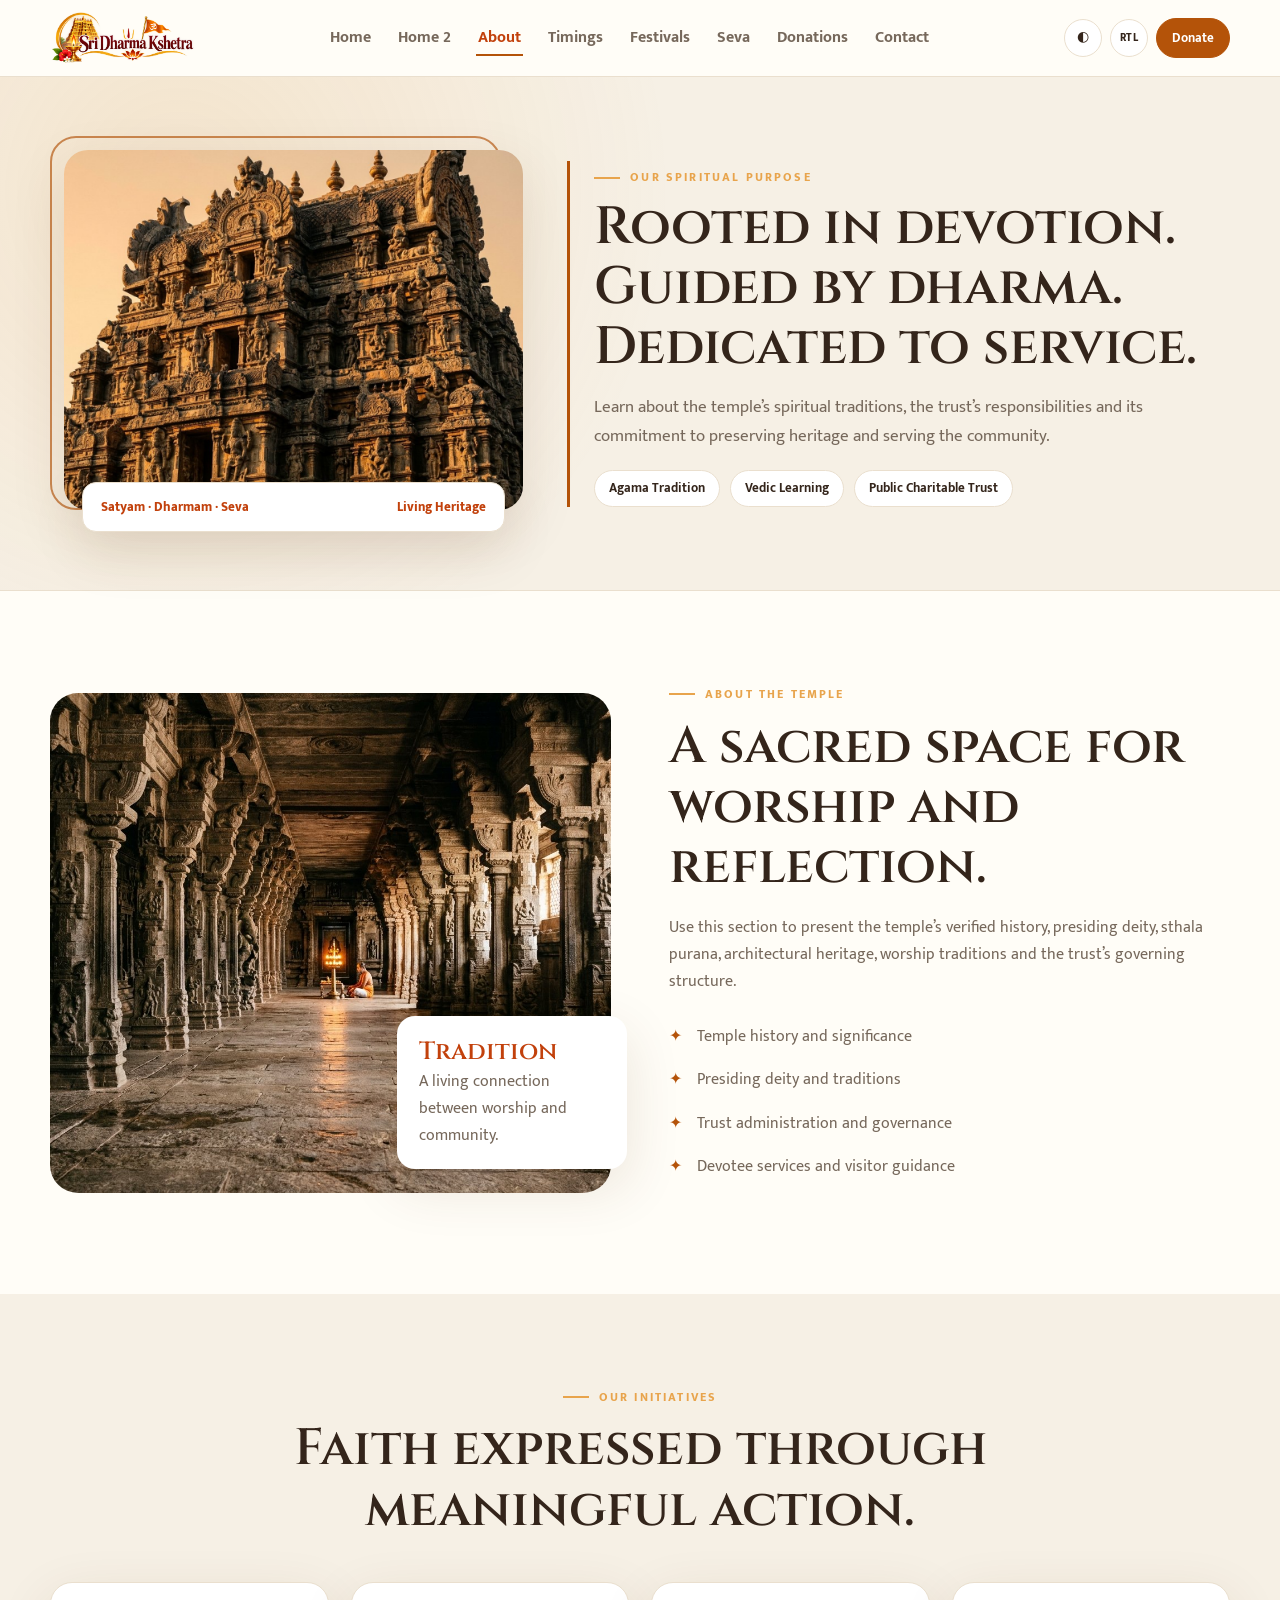
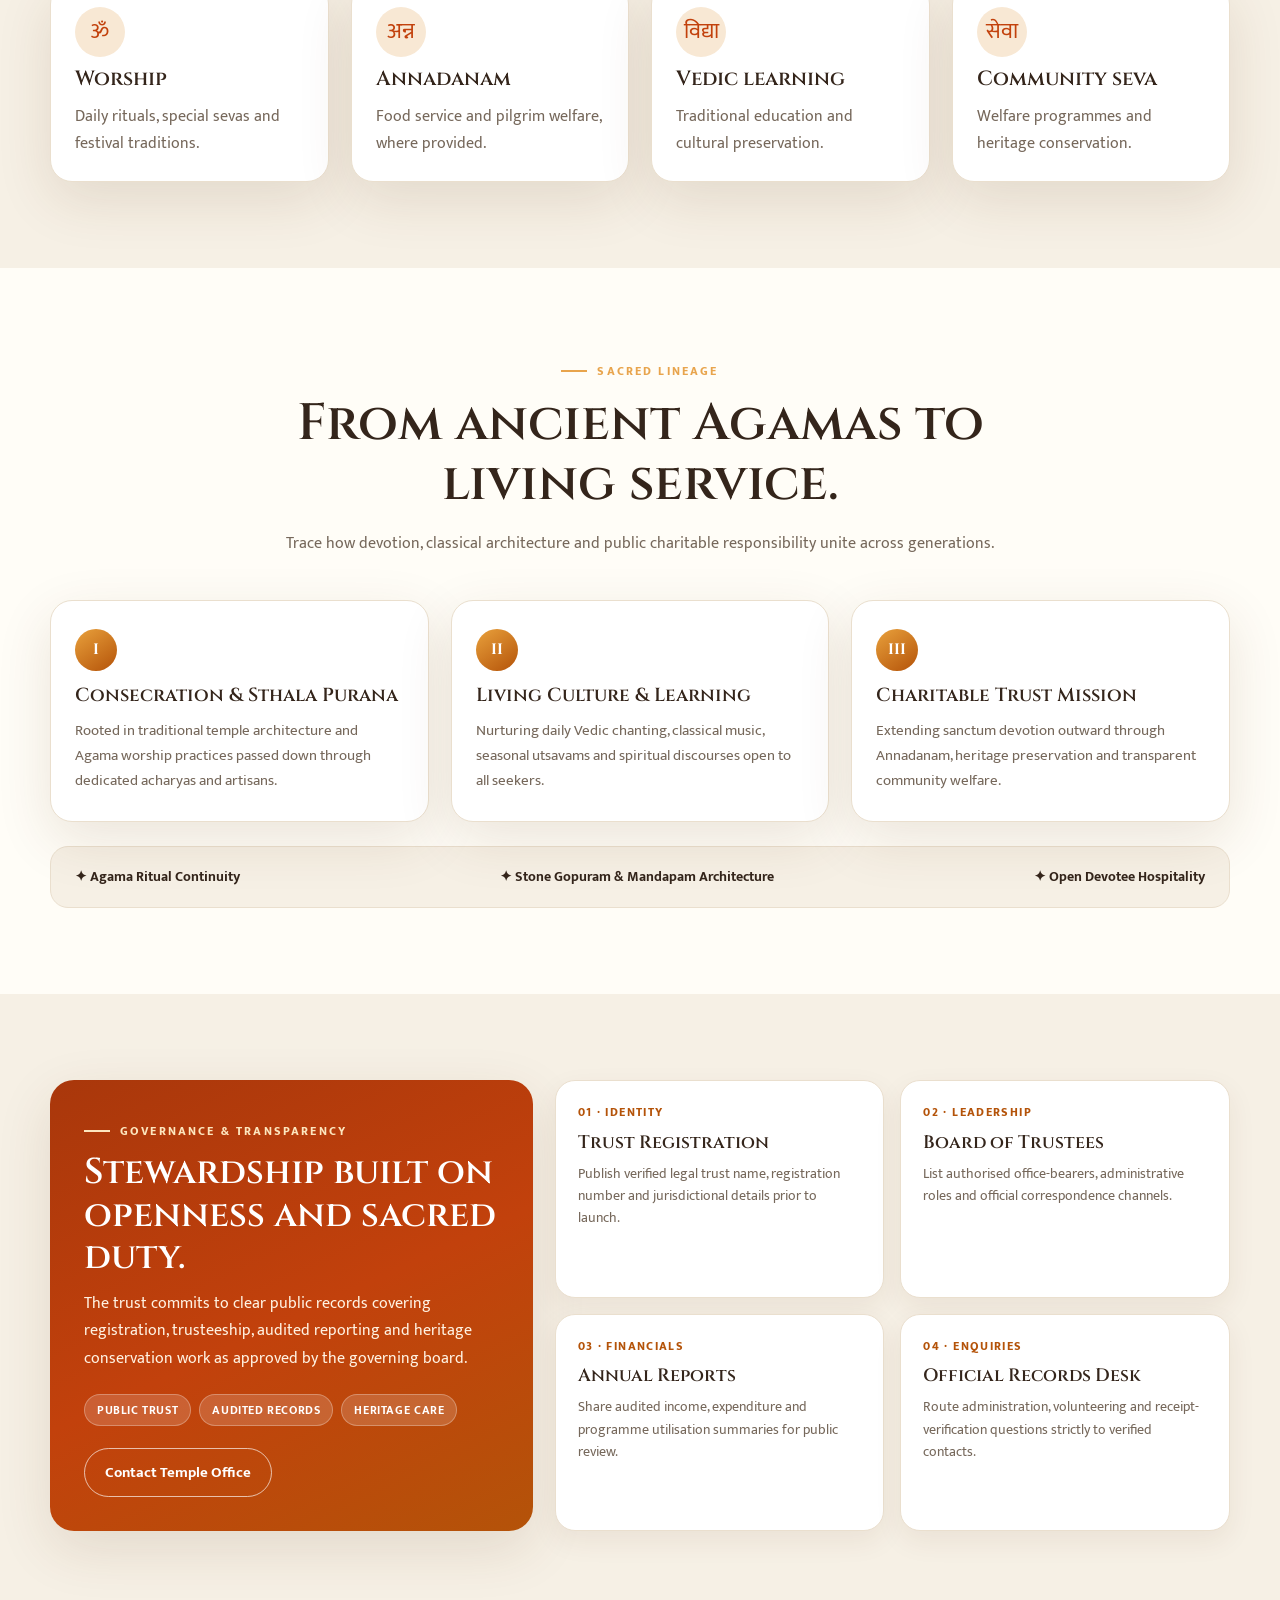
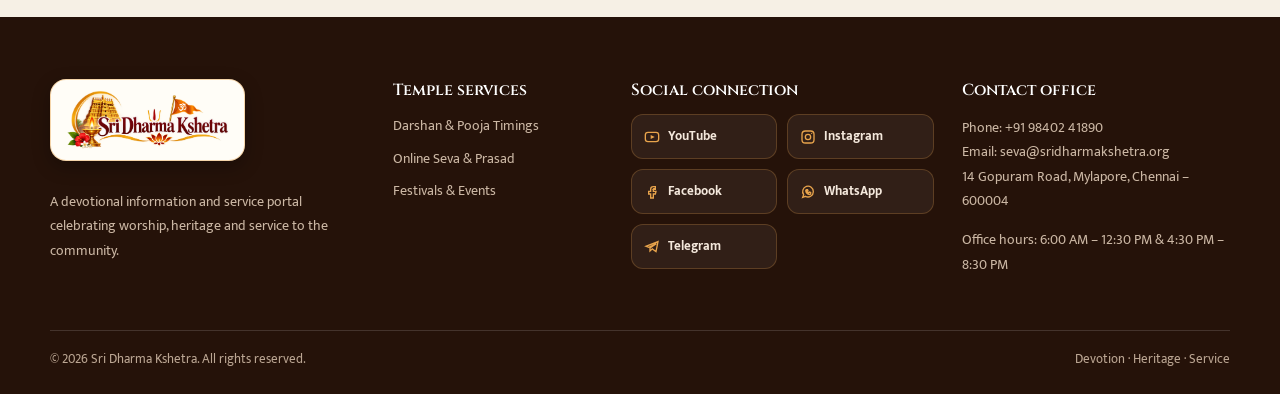
==== commit 3e95238f: "images" ====
--- a/about.html
+++ b/about.html
@@ -1,6 +1,6 @@
 <!doctype html><html lang="en"><head><meta charset="utf-8"><meta name="viewport" content="width=device-width,initial-scale=1"><meta name="theme-color" content="#C2410C"><title>About | Sri Dharma Kshetra</title><meta name="description" content="Temple darshan, pooja timings, festivals, online seva and charitable trust initiatives."><link rel="icon" type="image/png" href="favicon.png"><link rel="apple-touch-icon" href="favicon.png"><link rel="stylesheet" href="styles.css"></head><body><header class="header"><div class="container header-inner"><a class="brand" href="index.html"><img class="brand-logo" src="Sri%20Dharma%20Kshetra%20Temple%20Logo.png" alt="Sri Dharma Kshetra — Temple &amp; Religious Trust"></a><button class="icon-btn menu-toggle" aria-label="Open navigation" aria-expanded="false">☰</button><nav class="nav" aria-label="Main navigation"><a class="" href="index.html">Home</a><a class="" href="home-2.html">Home 2</a><a class="active" href="about.html">About</a><a class="" href="pooja-timings.html">Timings</a><a class="" href="festivals-events.html">Festivals</a><a class="" href="online-seva.html">Seva</a><a class="" href="donations.html">Donations</a><a class="" href="contact.html">Contact</a></nav><div class="actions"><button class="icon-btn" data-theme-toggle aria-label="Toggle dark mode">◐</button><button class="icon-btn" data-rtl-toggle aria-label="Toggle text direction" aria-pressed="false" title="Switch LTR / RTL">RTL</button><a class="btn gold sm" href="donations.html">Donate</a></div></div></header>
-<main><section class="page-hero hero-about"><div class="container about-folio"><div class="folio-frame"><img src="https://images.unsplash.com/photo-1561361513-2d000a50f0dc?auto=format&fit=crop&w=1000&q=85" alt="Carved temple gopuram in warm sunlight"><div class="folio-caption"><span>Satyam · Dharmam · Seva</span><span>Living Heritage</span></div></div><div class="page-intro about-copy"><div class="crumb">Home / About</div><span class="eyebrow">Our spiritual purpose</span><h1>Rooted in devotion. Guided by dharma. Dedicated to service.</h1><p>Learn about the temple’s spiritual traditions, the trust’s responsibilities and its commitment to preserving heritage and serving the community.</p><div class="about-tags"><span>Agama Tradition</span><span>Vedic Learning</span><span>Public Charitable Trust</span></div></div></div></section>
-<section class="section"><div class="container split"><div class="split-img"><img src="https://images.unsplash.com/photo-1561361513-2d000a50f0dc?auto=format&fit=crop&w=1000&q=85" alt="Traditional temple architecture"><div class="float-note"><strong>Tradition</strong><span class="muted">A living connection between worship and community.</span></div></div><div><span class="eyebrow">About the temple</span><h2>A sacred space for worship and reflection.</h2><p class="muted">Use this section to present the temple’s verified history, presiding deity, sthala purana, architectural heritage, worship traditions and the trust’s governing structure.</p><ul class="checklist"><li>Temple history and significance</li><li>Presiding deity and traditions</li><li>Trust administration and governance</li><li>Devotee services and visitor guidance</li></ul></div></div></section>
+<main><section class="page-hero hero-about"><div class="container about-folio"><div class="folio-frame"><img src="assets/images/about-hero.jpg" alt="Carved temple gopuram in warm sunlight"><div class="folio-caption"><span>Satyam · Dharmam · Seva</span><span>Living Heritage</span></div></div><div class="page-intro about-copy"><span class="eyebrow">Our spiritual purpose</span><h1>Rooted in devotion. Guided by dharma. Dedicated to service.</h1><p>Learn about the temple’s spiritual traditions, the trust’s responsibilities and its commitment to preserving heritage and serving the community.</p><div class="about-tags"><span>Agama Tradition</span><span>Vedic Learning</span><span>Public Charitable Trust</span></div></div></div></section>
+<section class="section"><div class="container split"><div class="split-img"><img src="assets/images/about-gopuram.jpg" alt="Traditional temple architecture"><div class="float-note"><strong>Tradition</strong><span class="muted">A living connection between worship and community.</span></div></div><div><span class="eyebrow">About the temple</span><h2>A sacred space for worship and reflection.</h2><p class="muted">Use this section to present the temple’s verified history, presiding deity, sthala purana, architectural heritage, worship traditions and the trust’s governing structure.</p><ul class="checklist"><li>Temple history and significance</li><li>Presiding deity and traditions</li><li>Trust administration and governance</li><li>Devotee services and visitor guidance</li></ul></div></div></section>
 <section class="section soft" id="initiatives"><div class="container"><div class="section-head center"><span class="eyebrow">Our initiatives</span><h2>Faith expressed through meaningful action.</h2></div><div class="grid four"><div class="card"><div class="card-body"><div class="card-icon">ॐ</div><h3>Worship</h3><p>Daily rituals, special sevas and festival traditions.</p></div></div><div class="card"><div class="card-body"><div class="card-icon">अन्न</div><h3>Annadanam</h3><p>Food service and pilgrim welfare, where provided.</p></div></div><div class="card"><div class="card-body"><div class="card-icon">विद्या</div><h3>Vedic learning</h3><p>Traditional education and cultural preservation.</p></div></div><div class="card"><div class="card-body"><div class="card-icon">सेवा</div><h3>Community seva</h3><p>Welfare programmes and heritage conservation.</p></div></div></div></div></section>
 <section class="section"><div class="container"><div class="section-head center"><span class="eyebrow">Sacred lineage</span><h2>From ancient Agamas to living service.</h2><p>Trace how devotion, classical architecture and public charitable responsibility unite across generations.</p></div><div class="lineage-timeline"><article class="stage-card"><span class="stage-badge">I</span><h3>Consecration &amp; Sthala Purana</h3><p>Rooted in traditional temple architecture and Agama worship practices passed down through dedicated acharyas and artisans.</p></article><article class="stage-card"><span class="stage-badge">II</span><h3>Living Culture &amp; Learning</h3><p>Nurturing daily Vedic chanting, classical music, seasonal utsavams and spiritual discourses open to all seekers.</p></article><article class="stage-card"><span class="stage-badge">III</span><h3>Charitable Trust Mission</h3><p>Extending sanctum devotion outward through Annadanam, heritage preservation and transparent community welfare.</p></article></div><div class="heritage-strip"><span>✦ Agama Ritual Continuity</span><span>✦ Stone Gopuram &amp; Mandapam Architecture</span><span>✦ Open Devotee Hospitality</span></div></div></section>
 <section class="section soft"><div class="container"><div class="bento-gov"><div class="gov-feature"><div><span class="eyebrow">Governance &amp; transparency</span><h2>Stewardship built on openness and sacred duty.</h2><p>The trust commits to clear public records covering registration, trusteeship, audited reporting and heritage conservation work as approved by the governing board.</p></div><div class="gov-tags"><span>Public Trust</span><span>Audited Records</span><span>Heritage Care</span></div><div><a class="btn light-outline" href="contact.html">Contact Temple Office</a></div></div><div class="dossier-grid"><article class="dossier-card"><span class="dossier-kicker">01 · Identity</span><h3>Trust Registration</h3><p>Publish verified legal trust name, registration number and jurisdictional details prior to launch.</p></article><article class="dossier-card"><span class="dossier-kicker">02 · Leadership</span><h3>Board of Trustees</h3><p>List authorised office-bearers, administrative roles and official correspondence channels.</p></article><article class="dossier-card"><span class="dossier-kicker">03 · Financials</span><h3>Annual Reports</h3><p>Share audited income, expenditure and programme utilisation summaries for public review.</p></article><article class="dossier-card"><span class="dossier-kicker">04 · Enquiries</span><h3>Official Records Desk</h3><p>Route administration, volunteering and receipt-verification questions strictly to verified contacts.</p></article></div></div></div></section></main><footer class="footer"><div class="container"><div class="footer-grid"><div><a class="brand" href="index.html"><img class="brand-logo" src="Sri%20Dharma%20Kshetra%20Temple%20Logo.png" alt="Sri Dharma Kshetra — Temple &amp; Religious Trust"></a><p style="max-width:310px">A devotional information and service portal celebrating worship, heritage and service to the community.</p></div><div><h4>Temple services</h4><div class="footer-links"><a href="pooja-timings.html">Darshan & Pooja Timings</a><a href="online-seva.html">Online Seva & Prasad</a><a href="festivals-events.html">Festivals & Events</a></div></div><div><h4>Social connection</h4><div class="footer-social"><a class="social-box" href="https://www.youtube.com" target="_blank" rel="noopener noreferrer"><svg viewBox="0 0 24 24" fill="none" stroke="currentColor" stroke-width="2" aria-hidden="true"><rect x="2" y="5" width="20" height="14" rx="4"/><polygon points="10,9 16,12 10,15" fill="currentColor" stroke="none"/></svg><span>YouTube</span></a><a class="social-box" href="https://www.instagram.com" target="_blank" rel="noopener noreferrer"><svg viewBox="0 0 24 24" fill="none" stroke="currentColor" stroke-width="2" aria-hidden="true"><rect x="3" y="3" width="18" height="18" rx="5"/><circle cx="12" cy="12" r="4"/><circle cx="17.5" cy="6.5" r="1" fill="currentColor" stroke="none"/></svg><span>Instagram</span></a><a class="social-box" href="https://www.facebook.com" target="_blank" rel="noopener noreferrer"><svg viewBox="0 0 24 24" fill="none" stroke="currentColor" stroke-width="2" aria-hidden="true"><path d="M14 8h3V4h-3a4 4 0 0 0-4 4v3H7v4h3v6h4v-6h3l1-4h-4V8a1 1 0 0 1 1-1Z"/></svg><span>Facebook</span></a><a class="social-box" href="https://wa.me/919840241890" target="_blank" rel="noopener noreferrer"><svg viewBox="0 0 24 24" fill="none" stroke="currentColor" stroke-width="2" aria-hidden="true"><path d="M20 11.5a8 8 0 0 1-11.8 7L4 20l1.5-4A8 8 0 1 1 20 11.5Z"/><path d="M9.5 9.5c.3 1.7 1.8 3.2 3.5 3.5l1.2-1 1.8.8v1.5a1.5 1.5 0 0 1-1.6 1.5 6.8 6.8 0 0 1-5.8-5.8A1.5 1.5 0 0 1 10 8.5h1.3l.7 1.7-1 .8"/></svg><span>WhatsApp</span></a><a class="social-box" href="https://t.me" target="_blank" rel="noopener noreferrer"><svg viewBox="0 0 24 24" fill="none" stroke="currentColor" stroke-width="2" aria-hidden="true"><path d="m21 4-3 15-5.5-4.2L9 18v-4.5L18.5 7 7 12.5 3 11 21 4Z"/></svg><span>Telegram</span></a></div></div><div><h4>Contact office</h4><p>Phone: <a href="tel:+919840241890">+91 98402 41890</a><br>Email: <a href="mailto:seva@sridharmakshetra.org">seva@sridharmakshetra.org</a><br>14 Gopuram Road, Mylapore, Chennai – 600004</p><p>Office hours: 6:00 AM – 12:30 PM &amp; 4:30 PM – 8:30 PM</p></div></div><div class="footer-bottom"><span>© <span data-year></span> Sri Dharma Kshetra. All rights reserved.</span><span>Devotion · Heritage · Service</span></div></div></footer><script src="script.js"></script></body></html>
--- a/styles.css
+++ b/styles.css
@@ -1,8 +1,8 @@
-
+﻿
 @import url('https://fonts.googleapis.com/css2?family=Cinzel:wght@400;500;600;700&family=Mukta:wght@400;500;600;700&display=swap');
 :root{--saffron:#C2410C;--saffron2:#9a320b;--gold:#B45309;--ivory:#FFFDF7;--paper:#F6F0E5;--ink:#34251b;--muted:#76685b;--line:#eadfce;--white:#fff;--shadow:0 18px 55px rgba(91,49,14,.12);--radius:22px}
 [data-theme=dark]{--ivory:#170F0A;--paper:#24170f;--ink:#f8eee2;--muted:#c5b4a2;--line:#4b3527;--white:#21150f;--shadow:0 18px 55px rgba(0,0,0,.32)}
-*{box-sizing:border-box}html{scroll-behavior:smooth}body{margin:0;background:var(--ivory);color:var(--ink);font-family:Mukta,Arial,sans-serif;line-height:1.7}img{max-width:100%;display:block}a{color:inherit;text-decoration:none}button,input,select,textarea{font:inherit}.container{width:min(1180px,calc(100% - 44px));margin:auto}.header{position:sticky;top:0;z-index:50;background:color-mix(in srgb,var(--ivory) 94%,transparent);backdrop-filter:blur(14px);border-bottom:1px solid var(--line)}.header-inner{min-height:76px;display:flex;align-items:center;justify-content:space-between;gap:20px}.brand{display:inline-flex;align-items:center;gap:11px;flex-shrink:0;width:fit-content;border-radius:14px;transition:transform .2s ease,box-shadow .2s ease,background-color .2s ease}.brand:hover{transform:translateY(-1px)}.brand-logo{display:block;height:58px;width:auto;max-width:100%;object-fit:contain}[data-theme=dark] .header .brand,.footer .brand{background:#fffdf7;padding:5px 12px;border:1px solid rgba(232,164,76,.45);box-shadow:0 6px 18px rgba(0,0,0,.28)}[data-theme=dark] .header .brand .brand-logo{height:50px}.nav{display:flex;align-items:center;justify-content:center;gap:clamp(14px,1.8vw,24px);margin:0 auto}.nav a{font-size:.98rem;font-weight:700;line-height:1.4;color:var(--muted);white-space:nowrap;padding:12px 2px;position:relative;transition:color .2s ease}.nav a:after{content:"";position:absolute;left:0;right:0;bottom:5px;height:2px;background:var(--gold);transform:scaleX(0);transform-origin:center;transition:transform .2s ease}.nav a:hover,.nav a.active{color:var(--saffron)}.nav a:hover:after,.nav a.active:after{transform:scaleX(1)}.actions{display:flex;align-items:center;gap:8px;flex-shrink:0}.icon-btn{width:38px;height:38px;border-radius:50%;border:1px solid var(--line);background:var(--white);color:var(--ink);cursor:pointer;display:grid;place-items:center;font-size:.85rem}[data-rtl-toggle]{font-size:.68rem;font-weight:800;letter-spacing:.04em}[data-rtl-toggle][aria-pressed=true]{border-color:var(--gold);color:var(--saffron)}.btn{display:inline-flex;align-items:center;justify-content:center;gap:8px;padding:11px 20px;border-radius:999px;background:var(--saffron);border:1px solid var(--saffron);color:white;font-weight:700;font-size:.92rem;cursor:pointer;transition:.2s}.btn:hover{background:var(--saffron2);transform:translateY(-1px)}.btn.gold{background:var(--gold);border-color:var(--gold)}.btn.outline{background:transparent;color:var(--saffron);border-color:var(--saffron)}.btn.light-outline{background:transparent;color:white;border-color:#ffffffa8}.btn.sm{padding:8px 15px;font-size:.82rem}.menu-toggle{display:none}.hero{position:relative;min-height:clamp(560px,calc(100svh - 76px),760px);display:flex;align-items:center;overflow:hidden;background:#261209;color:white}.hero>img{position:absolute;inset:0;width:100%;height:100%;object-fit:cover;object-position:center;opacity:.62}.hero:after{content:"";position:absolute;inset:0;background:linear-gradient(100deg,rgba(26,11,5,.92) 0%,rgba(35,16,7,.72) 50%,rgba(35,16,7,.22) 100%);box-shadow:inset 0 -54px 64px -32px rgba(23,11,5,.6)}.hero-content{position:relative;z-index:1;padding:clamp(52px,7vh,80px) 0;max-width:700px}.eyebrow{font-size:.75rem;font-weight:800;letter-spacing:.18em;text-transform:uppercase;color:#e8a44c;display:inline-flex;align-items:center;gap:10px}.eyebrow:before{content:"";width:26px;height:2px;background:currentColor}.hero h1{font:600 clamp(2.35rem,4.4vw,4.15rem)/1.12 Cinzel,serif;margin:16px 0 18px}.hero p{font-size:clamp(1.02rem,1.25vw,1.14rem);color:#f4e9dc;max-width:600px;margin:0}.hero-actions{display:flex;gap:12px;flex-wrap:wrap;margin-top:28px}.hero-meta{display:flex;gap:12px 24px;flex-wrap:wrap;margin-top:32px;color:#f2dfca;font-size:.92rem}.section{padding:86px 0}.section.soft{background:var(--paper)}.section-head{max-width:720px;margin-bottom:38px}.section-head.center{text-align:center;margin:0 auto 42px}.section h2,.page-intro h1{font:600 clamp(2.1rem,4vw,3.45rem)/1.18 Cinzel,serif;margin:12px 0 16px}.section-head p,.muted{color:var(--muted)}.grid{display:grid;gap:22px}.grid.two{grid-template-columns:repeat(2,1fr)}.grid.three{grid-template-columns:repeat(3,1fr)}.grid.four{grid-template-columns:repeat(4,1fr)}.card{background:var(--white);border:1px solid var(--line);border-radius:var(--radius);overflow:hidden;box-shadow:var(--shadow)}.card img{width:100%;height:225px;object-fit:cover}.card-body{padding:24px}.card h3{font:600 1.28rem Cinzel,serif;margin:8px 0 10px}.card p{margin:0;color:var(--muted)}.card-icon{width:50px;height:50px;border-radius:50%;display:grid;place-items:center;background:#f8e8d4;color:var(--saffron);font-size:1.4rem}.split{display:grid;grid-template-columns:1fr 1fr;gap:58px;align-items:center}.split-img{position:relative}.split-img img{height:500px;width:100%;object-fit:cover;border-radius:28px}.float-note{position:absolute;bottom:24px;right:-16px;background:var(--white);border-radius:18px;padding:19px 22px;max-width:230px;box-shadow:var(--shadow)}.float-note strong{display:block;font:600 1.55rem Cinzel,serif;color:var(--saffron)}.checklist{list-style:none;padding:0;margin:20px 0}.checklist li{position:relative;padding:8px 0 8px 28px;color:var(--muted)}.checklist li:before{content:"✦";position:absolute;left:0;color:var(--gold)}.page-hero{background:radial-gradient(circle at 88% 18%,rgba(232,164,76,.16),transparent 46%),var(--paper);border-bottom:1px solid var(--line);padding:clamp(48px,6.5vh,72px) 0 clamp(44px,5.5vh,64px)}.page-intro{max-width:780px}.page-intro h1{font-size:clamp(2.15rem,4.1vw,3.45rem);line-height:1.15;margin:10px 0 14px}.page-intro p{font-size:1.06rem;color:var(--muted);max-width:670px;margin:0}.crumb{font-size:.82rem;color:var(--muted);margin-bottom:17px}.pill{display:inline-block;padding:5px 11px;border-radius:99px;background:#f7e8d5;color:#93400f;font-size:.72rem;font-weight:800;text-transform:uppercase;letter-spacing:.06em}.time-grid{display:grid;grid-template-columns:repeat(4,1fr);gap:14px}.time-card{background:var(--white);border:1px solid var(--line);border-radius:18px;padding:21px}.time-card strong{display:block;font:600 1.3rem Cinzel,serif;color:var(--saffron)}.time-card span{font-size:.9rem;color:var(--muted)}.cta{background:#421f0e;color:#fff;border-radius:24px;padding:36px;display:flex;align-items:center;justify-content:space-between;gap:22px}.cta h2{font-size:1.9rem;margin:0 0 6px}.cta p{margin:0;color:#e7d2bd}.form-wrap{background:var(--white);border:1px solid var(--line);border-radius:24px;padding:28px;box-shadow:var(--shadow)}.form-grid{display:grid;grid-template-columns:1fr 1fr;gap:15px}.field{display:flex;flex-direction:column;gap:7px}.field.full{grid-column:1/-1}.field label{font-size:.86rem;font-weight:800}.field input,.field select,.field textarea{background:var(--ivory);border:1px solid var(--line);border-radius:11px;padding:12px 14px;color:var(--ink);outline:none}.field input:focus,.field select:focus,.field textarea:focus{border-color:var(--saffron);box-shadow:0 0 0 3px #c2410c20}.field textarea{min-height:110px;resize:vertical}.notice{font-size:.78rem;color:var(--muted);margin-top:12px}.toast{display:none;color:var(--saffron);font-weight:800;margin-top:12px}.toast.show{display:block}.footer{background:#251209;color:#f4e8dc;padding:62px 0 24px}.footer-grid{display:grid;grid-template-columns:1.35fr .9fr 1.3fr 1.15fr;gap:28px}.footer p,.footer a{color:#cbb7a4;font-size:.9rem}.footer h4{margin:0 0 13px;color:white;font:600 1rem Cinzel,serif}.footer-links{display:grid;gap:8px}.footer-social{display:grid;grid-template-columns:repeat(2,minmax(0,1fr));gap:10px}.social-box{display:flex;align-items:center;gap:8px;padding:10px 12px;border-radius:12px;background:rgba(255,253,247,.06);border:1px solid rgba(232,164,76,.24);color:#f4e8dc!important;font-size:.84rem!important;font-weight:700;white-space:nowrap;transition:transform .2s ease,border-color .2s ease,background-color .2s ease}.social-box svg{width:16px;height:16px;color:#e8a44c;flex-shrink:0}.social-box:hover{transform:translateY(-1px);border-color:#e8a44c;background:rgba(232,164,76,.14);color:#fff!important}.footer-bottom{border-top:1px solid #ffffff24;margin-top:38px;padding-top:18px;display:flex;justify-content:space-between;gap:15px;flex-wrap:wrap;color:#bba693;font-size:.8rem}.footer .brand{margin-bottom:14px;padding:7px 14px;border-radius:16px}.footer .brand-logo{height:66px}.schedule-row{display:flex;gap:16px;padding:17px 0;border-bottom:1px solid var(--line)}.schedule-row time{min-width:95px;font-weight:800;color:var(--saffron)}.schedule-row h3{margin:0;font:600 1.1rem Cinzel,serif}.schedule-row p{margin:3px 0 0;color:var(--muted);font-size:.9rem}.cause{display:flex;align-items:center;gap:17px}.cause img{width:108px;height:108px;object-fit:cover;border-radius:16px}.cause h3{margin:0 0 6px;font:600 1.1rem Cinzel,serif}.cause p{font-size:.88rem;color:var(--muted);margin:0}.faq details{border-bottom:1px solid var(--line);padding:17px 0}.faq summary{font-weight:800;cursor:pointer}.faq details p{color:var(--muted)}.map-box{height:260px;border-radius:20px;background:linear-gradient(135deg,#f0d7b5,#e7c79e);display:grid;place-items:center;text-align:center;color:#613719;padding:24px}
+*{box-sizing:border-box}html{scroll-behavior:smooth}body{margin:0;background:var(--ivory);color:var(--ink);font-family:Mukta,Arial,sans-serif;line-height:1.7}img{max-width:100%;display:block}a{color:inherit;text-decoration:none}button,input,select,textarea{font:inherit}.container{width:min(1180px,calc(100% - 44px));margin:auto}.header{position:sticky;top:0;z-index:50;background:color-mix(in srgb,var(--ivory) 94%,transparent);backdrop-filter:blur(14px);border-bottom:1px solid var(--line)}.header-inner{min-height:76px;display:flex;align-items:center;justify-content:space-between;gap:20px}.brand{display:inline-flex;align-items:center;gap:11px;flex-shrink:0;width:fit-content;border-radius:14px;transition:transform .2s ease,box-shadow .2s ease,background-color .2s ease}.brand:hover{transform:translateY(-1px)}.brand-logo{display:block;height:58px;width:auto;max-width:100%;object-fit:contain}[data-theme=dark] .header .brand,.footer .brand{background:#fffdf7;padding:5px 12px;border:1px solid rgba(232,164,76,.45);box-shadow:0 6px 18px rgba(0,0,0,.28)}[data-theme=dark] .header .brand .brand-logo{height:50px}.nav{display:flex;align-items:center;justify-content:center;gap:clamp(14px,1.8vw,24px);margin:0 auto}.nav a{font-size:.98rem;font-weight:700;line-height:1.4;color:var(--muted);white-space:nowrap;padding:12px 2px;position:relative;transition:color .2s ease}.nav a:after{content:"";position:absolute;left:0;right:0;bottom:5px;height:2px;background:var(--gold);transform:scaleX(0);transform-origin:center;transition:transform .2s ease}.nav a:hover,.nav a.active{color:var(--saffron)}.nav a:hover:after,.nav a.active:after{transform:scaleX(1)}.actions{display:flex;align-items:center;gap:8px;flex-shrink:0}.icon-btn{width:38px;height:38px;border-radius:50%;border:1px solid var(--line);background:var(--white);color:var(--ink);cursor:pointer;display:grid;place-items:center;font-size:.85rem}[data-rtl-toggle]{font-size:.68rem;font-weight:800;letter-spacing:.04em}[data-rtl-toggle][aria-pressed=true]{border-color:var(--gold);color:var(--saffron)}.btn{display:inline-flex;align-items:center;justify-content:center;gap:8px;padding:11px 20px;border-radius:999px;background:var(--saffron);border:1px solid var(--saffron);color:white;font-weight:700;font-size:.92rem;cursor:pointer;transition:.2s}.btn:hover{background:var(--saffron2);transform:translateY(-1px)}.btn.gold{background:var(--gold);border-color:var(--gold)}.btn.outline{background:transparent;color:var(--saffron);border-color:var(--saffron)}.btn.light-outline{background:transparent;color:white;border-color:#ffffffa8}.btn.sm{padding:8px 15px;font-size:.82rem}.menu-toggle{display:none}.hero{position:relative;min-height:clamp(560px,calc(100svh - 76px),760px);display:flex;align-items:center;overflow:hidden;background:#261209;color:white}.hero>img{position:absolute;inset:0;width:100%;height:100%;object-fit:cover;object-position:center;opacity:.62}.hero:after{content:"";position:absolute;inset:0;background:linear-gradient(100deg,rgba(26,11,5,.92) 0%,rgba(35,16,7,.72) 50%,rgba(35,16,7,.22) 100%);box-shadow:inset 0 -54px 64px -32px rgba(23,11,5,.6)}.hero-content{position:relative;z-index:1;padding:clamp(52px,7vh,80px) 0;max-width:700px}.eyebrow{font-size:.75rem;font-weight:800;letter-spacing:.18em;text-transform:uppercase;color:#e8a44c;display:inline-flex;align-items:center;gap:10px}.eyebrow:before{content:"";width:26px;height:2px;background:currentColor}.hero h1{font:600 clamp(2.35rem,4.4vw,4.15rem)/1.12 Cinzel,serif;margin:16px 0 18px}.hero p{font-size:clamp(1.02rem,1.25vw,1.14rem);color:#f4e9dc;max-width:600px;margin:0}.hero-actions{display:flex;gap:12px;flex-wrap:wrap;margin-top:28px}.hero-meta{display:flex;gap:12px 24px;flex-wrap:wrap;margin-top:32px;color:#f2dfca;font-size:.92rem}.section{padding:86px 0}.section.soft{background:var(--paper)}.section-head{max-width:720px;margin-bottom:38px}.section-head.center{text-align:center;margin:0 auto 42px}.section h2,.page-intro h1{font:600 clamp(2.1rem,4vw,3.45rem)/1.18 Cinzel,serif;margin:12px 0 16px}.section-head p,.muted{color:var(--muted)}.grid{display:grid;gap:22px}.grid.two{grid-template-columns:repeat(2,1fr)}.grid.three{grid-template-columns:repeat(3,1fr)}.grid.four{grid-template-columns:repeat(4,1fr)}.card{background:var(--white);border:1px solid var(--line);border-radius:var(--radius);overflow:hidden;box-shadow:var(--shadow)}.card img{width:100%;height:225px;object-fit:cover}.card-body{padding:24px}.card h3{font:600 1.28rem Cinzel,serif;margin:8px 0 10px}.card p{margin:0;color:var(--muted)}.card-icon{width:50px;height:50px;border-radius:50%;display:grid;place-items:center;background:#f8e8d4;color:var(--saffron);font-size:1.4rem}.split{display:grid;grid-template-columns:1fr 1fr;gap:58px;align-items:center}.split-img{position:relative}.split-img img{height:500px;width:100%;object-fit:cover;border-radius:28px}.float-note{position:absolute;bottom:24px;right:-16px;background:var(--white);border-radius:18px;padding:19px 22px;max-width:230px;box-shadow:var(--shadow)}.float-note strong{display:block;font:600 1.55rem Cinzel,serif;color:var(--saffron)}.checklist{list-style:none;padding:0;margin:20px 0}.checklist li{position:relative;padding:8px 0 8px 28px;color:var(--muted)}.checklist li:before{content:"✦";position:absolute;left:0;color:var(--gold)}.page-hero{background:radial-gradient(circle at 88% 18%,rgba(232,164,76,.16),transparent 46%),var(--paper);border-bottom:1px solid var(--line);padding:clamp(48px,6.5vh,72px) 0 clamp(44px,5.5vh,64px)}.page-intro{max-width:780px}.page-intro h1{font-size:clamp(2.15rem,4.1vw,3.45rem);line-height:1.15;margin:10px 0 14px}.page-intro p{font-size:1.06rem;color:var(--muted);max-width:670px;margin:0}.pill{display:inline-block;padding:5px 11px;border-radius:99px;background:#f7e8d5;color:#93400f;font-size:.72rem;font-weight:800;text-transform:uppercase;letter-spacing:.06em}.time-grid{display:grid;grid-template-columns:repeat(4,1fr);gap:14px}.time-card{background:var(--white);border:1px solid var(--line);border-radius:18px;padding:21px}.time-card strong{display:block;font:600 1.3rem Cinzel,serif;color:var(--saffron)}.time-card span{font-size:.9rem;color:var(--muted)}.cta{background:#421f0e;color:#fff;border-radius:24px;padding:36px;display:flex;align-items:center;justify-content:space-between;gap:22px}.cta h2{font-size:1.9rem;margin:0 0 6px}.cta p{margin:0;color:#e7d2bd}.form-wrap{background:var(--white);border:1px solid var(--line);border-radius:24px;padding:28px;box-shadow:var(--shadow)}.form-grid{display:grid;grid-template-columns:1fr 1fr;gap:15px}.field{display:flex;flex-direction:column;gap:7px}.field.full{grid-column:1/-1}.field label{font-size:.86rem;font-weight:800}.field input,.field select,.field textarea{background:var(--ivory);border:1px solid var(--line);border-radius:11px;padding:12px 14px;color:var(--ink);outline:none}.field input:focus,.field select:focus,.field textarea:focus{border-color:var(--saffron);box-shadow:0 0 0 3px #c2410c20}.field textarea{min-height:110px;resize:vertical}.notice{font-size:.78rem;color:var(--muted);margin-top:12px}.toast{display:none;color:var(--saffron);font-weight:800;margin-top:12px}.toast.show{display:block}.footer{background:#251209;color:#f4e8dc;padding:62px 0 24px}.footer-grid{display:grid;grid-template-columns:1.35fr .9fr 1.3fr 1.15fr;gap:28px}.footer p,.footer a{color:#cbb7a4;font-size:.9rem}.footer h4{margin:0 0 13px;color:white;font:600 1rem Cinzel,serif}.footer-links{display:grid;gap:8px}.footer-social{display:grid;grid-template-columns:repeat(2,minmax(0,1fr));gap:10px}.social-box{display:flex;align-items:center;gap:8px;padding:10px 12px;border-radius:12px;background:rgba(255,253,247,.06);border:1px solid rgba(232,164,76,.24);color:#f4e8dc!important;font-size:.84rem!important;font-weight:700;white-space:nowrap;transition:transform .2s ease,border-color .2s ease,background-color .2s ease}.social-box svg{width:16px;height:16px;color:#e8a44c;flex-shrink:0}.social-box:hover{transform:translateY(-1px);border-color:#e8a44c;background:rgba(232,164,76,.14);color:#fff!important}.footer-bottom{border-top:1px solid #ffffff24;margin-top:38px;padding-top:18px;display:flex;justify-content:space-between;gap:15px;flex-wrap:wrap;color:#bba693;font-size:.8rem}.footer .brand{margin-bottom:14px;padding:7px 14px;border-radius:16px}.footer .brand-logo{height:66px}.schedule-row{display:flex;gap:16px;padding:17px 0;border-bottom:1px solid var(--line)}.schedule-row time{min-width:95px;font-weight:800;color:var(--saffron)}.schedule-row h3{margin:0;font:600 1.1rem Cinzel,serif}.schedule-row p{margin:3px 0 0;color:var(--muted);font-size:.9rem}.cause{display:flex;align-items:center;gap:17px}.cause img{width:108px;height:108px;object-fit:cover;border-radius:16px}.cause h3{margin:0 0 6px;font:600 1.1rem Cinzel,serif}.cause p{font-size:.88rem;color:var(--muted);margin:0}.faq details{border-bottom:1px solid var(--line);padding:17px 0}.faq summary{font-weight:800;cursor:pointer}.faq details p{color:var(--muted)}.map-box{height:260px;border-radius:20px;background:linear-gradient(135deg,#f0d7b5,#e7c79e);display:grid;place-items:center;text-align:center;color:#613719;padding:24px}
 /* Unique closing sections */
 .sanctuary-grid{display:grid;grid-template-columns:1.25fr .95fr;gap:26px;align-items:stretch}
 .sanctuary-panel{position:relative;overflow:hidden;border-radius:26px;padding:38px;background:linear-gradient(145deg,#3b1a0c 0%,#632910 58%,#8c3d11 100%);color:#fff;box-shadow:var(--shadow);display:flex;flex-direction:column;justify-content:space-between;gap:24px}
@@ -167,7 +167,7 @@
 .about-tags{display:flex;gap:10px;flex-wrap:wrap;margin-top:20px}
 .about-tags span{padding:6px 14px;border-radius:999px;background:var(--white);border:1px solid var(--line);font-size:.82rem;font-weight:700;color:var(--ink)}
 .hero-timings{background:linear-gradient(135deg,#8c2f09 0%,#c2410c 52%,#b45309 100%);color:#fff;border-bottom:none;padding:clamp(48px,6.5vh,72px) 0}
-.hero-timings .crumb,.hero-timings .page-intro p{color:#fde8d2}
+.hero-timings .page-intro p{color:#fde8d2}
 .hero-timings .eyebrow{color:#fde6be}
 .hero-timings h1{color:#fff}
 .timings-hero-grid{display:grid;grid-template-columns:1.15fr .85fr;gap:34px;align-items:center}
@@ -177,7 +177,7 @@
 .dial-cell strong{display:block;font:600 1.08rem Cinzel,serif;color:#fff;margin:3px 0}
 .dial-cell small{font-size:.8rem;color:#f5dec5}
 .hero-festivals{position:relative;overflow:hidden;background:radial-gradient(circle at 82% 24%,rgba(232,164,76,.24),transparent 42%),linear-gradient(135deg,#280c06 0%,#581b0b 55%,#7c290c 100%);color:#fff;border-bottom:none;padding:clamp(50px,7vh,76px) 0}
-.hero-festivals .crumb,.hero-festivals .page-intro p{color:#f2d8c2}
+.hero-festivals .page-intro p{color:#f2d8c2}
 .hero-festivals .eyebrow{color:#f7d59c}
 .hero-festivals h1{color:#fff}
 .festivals-hero-grid{display:grid;grid-template-columns:1.1fr .9fr;gap:38px;align-items:center}
@@ -194,7 +194,7 @@
 .seva-pills a{padding:8px 16px;border-radius:999px;background:var(--paper);border:1px solid var(--line);font-size:.86rem;font-weight:700;color:var(--ink);transition:.2s}
 .seva-pills a:hover{border-color:var(--saffron);color:var(--saffron);transform:translateY(-1px)}
 .hero-donations{background:linear-gradient(145deg,#1d120b 0%,#392212 58%,#553216 100%);color:#fff;border-bottom:none;padding:clamp(50px,7vh,76px) 0}
-.hero-donations .crumb,.hero-donations .page-intro p{color:#ead6c2}
+.hero-donations .page-intro p{color:#ead6c2}
 .hero-donations .eyebrow{color:#f7d59c}
 .hero-donations h1{color:#fff}
 .donations-hero-grid{display:grid;grid-template-columns:1.15fr .85fr;gap:36px;align-items:center}
